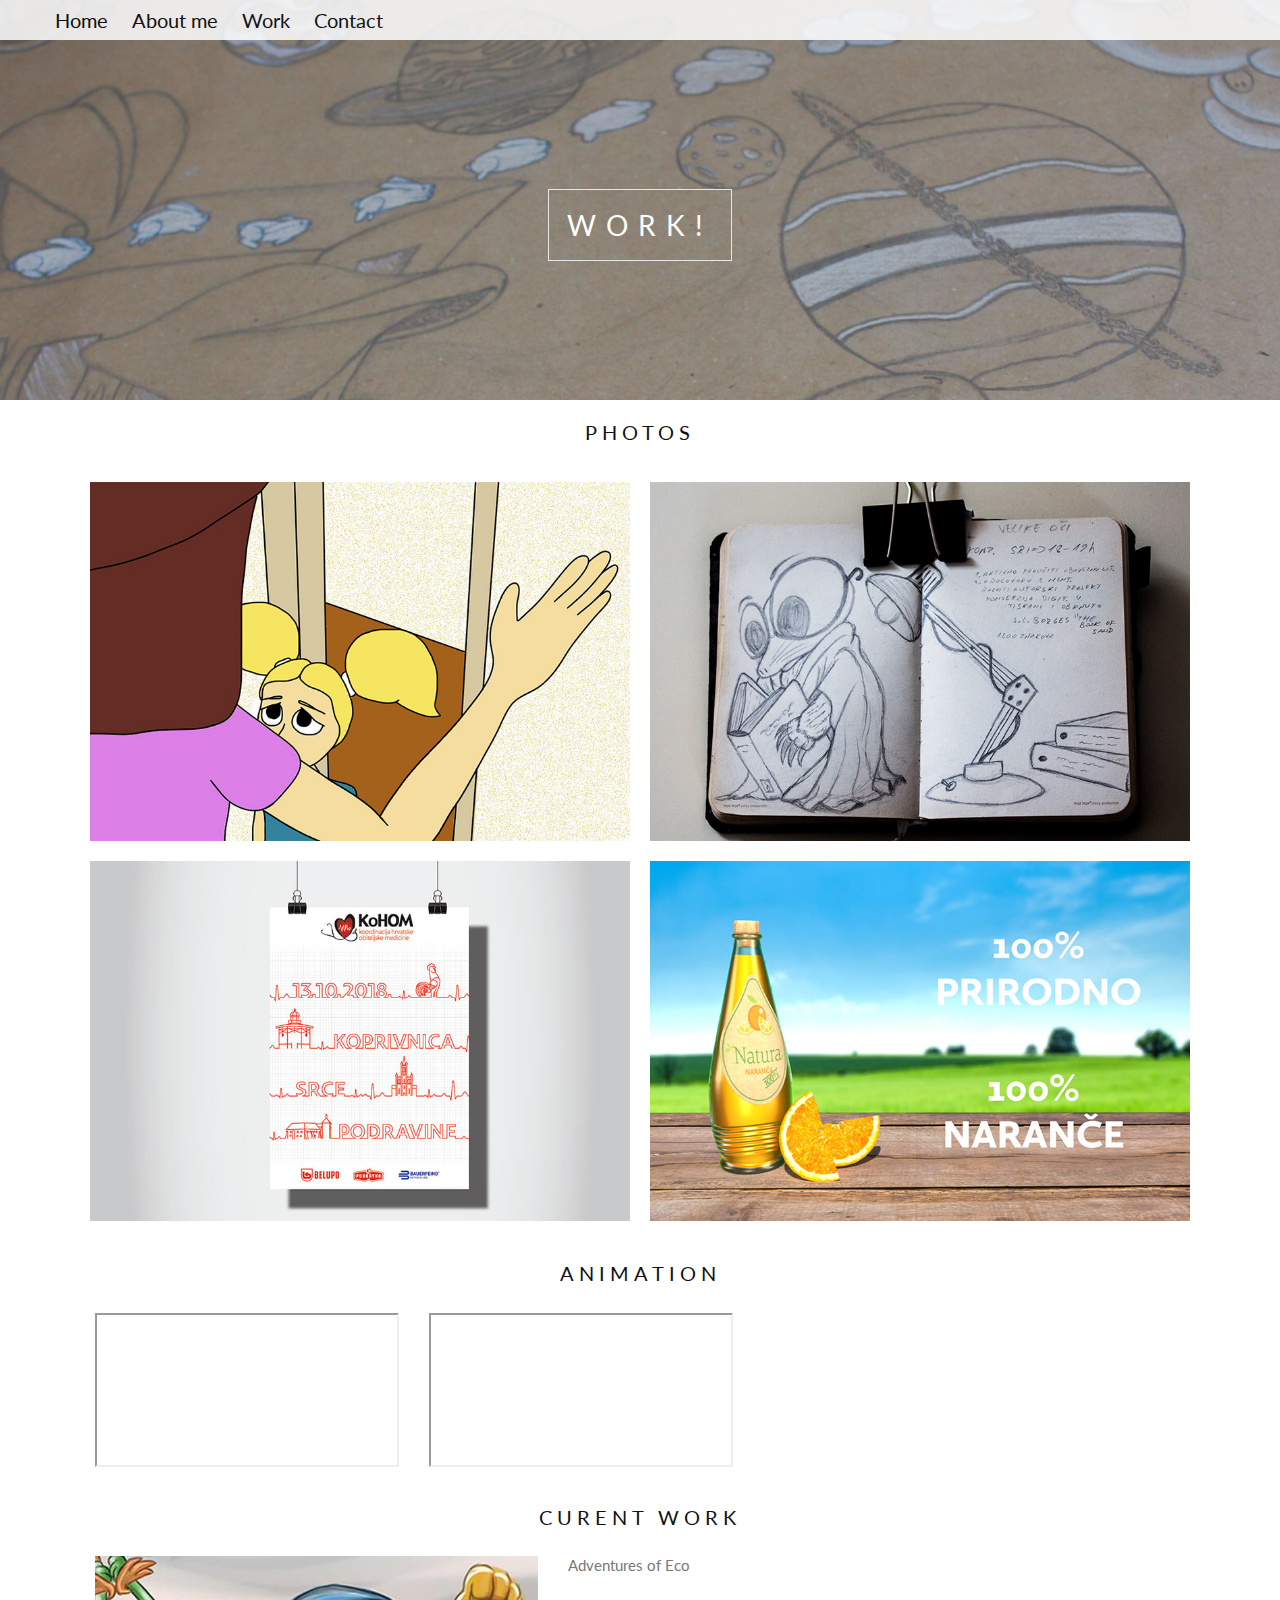
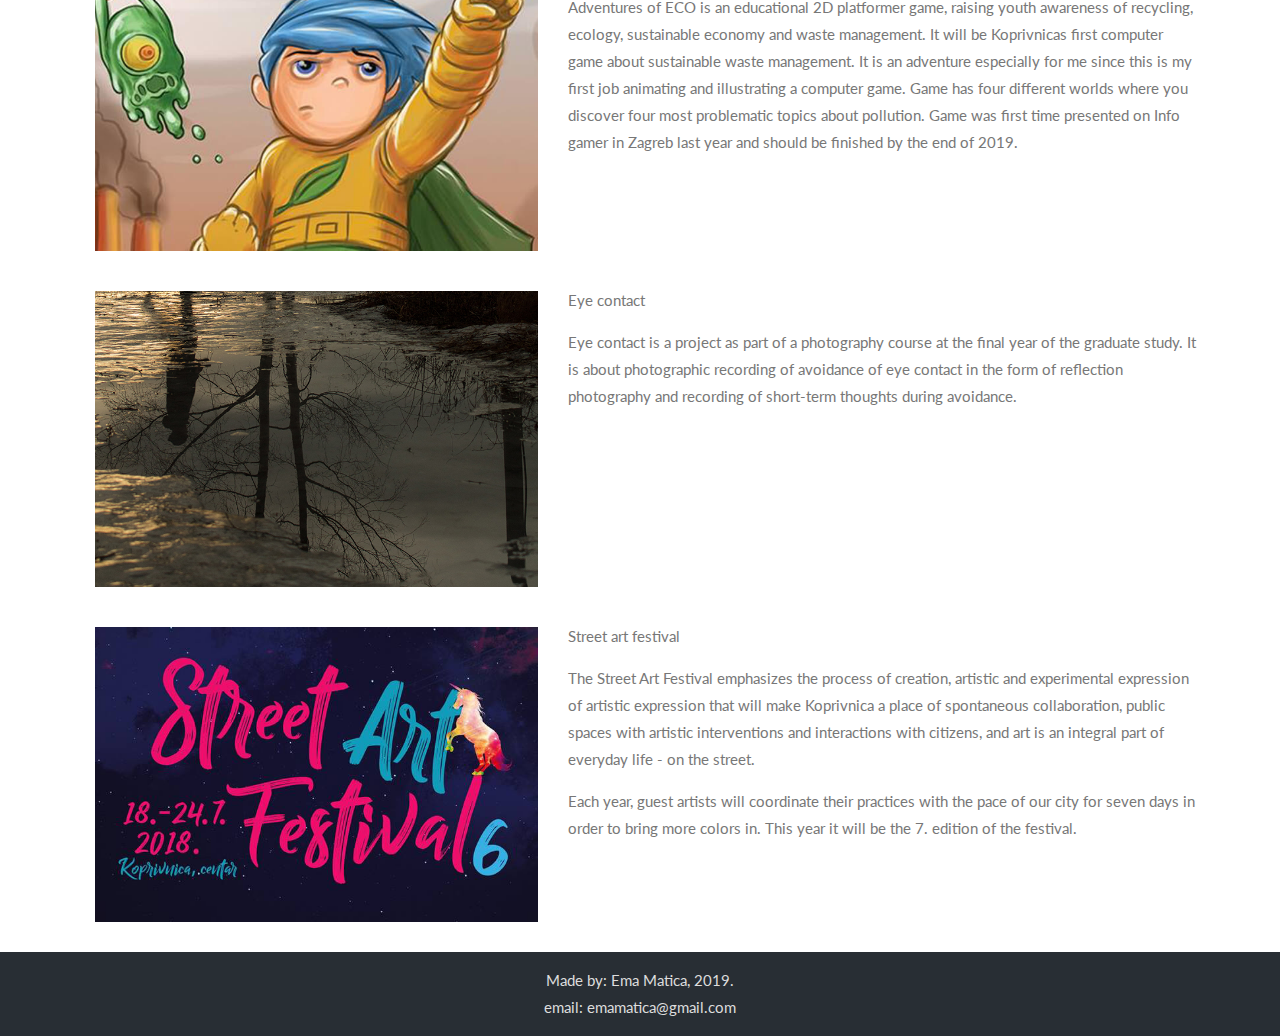
==== moji_radovi.html @ 645fc13d "Add files via upload" ====
<!DOCTYPE html>
<html lang="hr">
<head>
<meta charset="utf-8">
<meta name="viewport" content="width=device-width, initial-scale=1, shrink-to-fit=no">
<title>Moj portfolio</title>
<link rel="stylesheet" href="bootstrap/bootstrap.min.css">
<link href="https://fonts.googleapis.com/css?family=Lato|Roboto" rel="stylesheet">
<link rel="stylesheet" href="https://use.fontawesome.com/releases/v5.5.0/css/all.css">
<link rel="stylesheet" href="lightbox/css/lightbox.css">
<link rel="stylesheet" href="socicon/style.css">
<link rel="stylesheet" href="style.css">
</head>
<body>
			<!-- ************** Zaglavlje / početak ************** -->
			<div class="row navigacija">
					<div class="col">
						<div class="hamburger">
							<span class="fas fa-bars"></span>
						</div>
					<ul class="main-menu">
						<li><a href="index.html">Home</a></li>
						<li><a href="o_meni.html">About me</a></li>
						<li><a href="moji_radovi.html">Work</a></li>
						<li><a href="kontakt.html">Contact</a></li>
					</ul>
				</div>
			</div>

			<div class="bgimg-3">
				<div class="caption4">
						 <span class="border">WORK!</span>
								</div>
			</div>
			<!-- ************** Navigacija / kraj ************** -->

			<!-- ************** Galerija / početak ************** -->
			<div class="row galerija">
				<div class="col-12">
					<h3 style="text-align:center;padding:20px 80px;">PHOTOS</h3>
				</div>

				<!-- ************** Prva slika / početak ************** -->
				<div class="col-12 col-md-6 slika">
		 <div class="maska">
			 <p>
				 <a href="slike/slika7_velika.jpg" data-lightbox="galerija" class="naziv-rada">Insignitus</a>
			 </p>
		 </div>
		 <img src="slike/slika7_mala.jpg" class="img-fluid">
	 </div>

		<!-- ************** Prva slika / kraj ************** -->

		<!-- ************** Druga slika / početak ************** -->
			 <div class="col-12 col-md-6 slika">
		 <div class="maska">
			 <p>
				 <a href="slike/slika2_velika.jpg" data-lightbox="galerija" class="naziv-rada">30 Minuts</a>
			 </p>
		 </div>
		 <img src="slike/slika2_mala.jpg" class="img-fluid">
	 </div>
		<!-- ************** Druga slika / kraj ************** -->

		<!-- ************** Treća slika / početak ************** -->
		 <div class="col-12 col-md-6 slika">
		 <div class="maska">
			 <p>
				 <a href="slike/slika4_velika.jpg" data-lightbox="galerija" class="naziv-rada">Poster for the council of KoHOM</a>
			 </p>
		 </div>
		 <img src="slike/slika4_mala.jpg" class="img-fluid">
	 </div>
		<!-- ************** Treća slika / kraj ************** -->


		<!-- ************** Četvrta slika / početak ************** -->
		 <div class="col-12 col-md-6 slika">
		 <div class="maska">
			 <p>
				 <a href="slike/slika1_velika.jpg" data-lightbox="galerija" class="naziv-rada">Juice Natura</a>
			 </p>
		 </div>
		 <img src="slike/slika1_mala.jpg" class="img-fluid">
	 </div>

				<!-- ************** Četvrta slika / kraj ************** -->
			</div>
			<!-- ************** Galerija / kraj ************** -->

			<!-- ************** Galerija / početak ************** -->
			<div class="row galerija">
				<div class="col-12">
					<h3 style="text-align:center;padding:20px 80px;">animation</h3>
				</div>
				<div class="row">
					<!-- ************** Prvi video / početak ************** -->
					<div class="col-12 col-md-6">
					<iframe src="https://player.vimeo.com/video/191952949" width="100%"  webkitallowfullscreen mozallowfullscreen allowfullscreen></iframe>
					</div>
					<!-- ************** Prvi video / kraj ************** -->

					<!-- ************** Drugi video / početak ************** -->
					<div class="col-12 col-md-6">


							<iframe src="https://player.vimeo.com/video/312368799" width="100%" webkitallowfullscreen mozallowfullscreen allowfullscreen></iframe>


					</div>
					<!-- ************** Drugi video / kraj ************** -->
				</div>
			</div>
			<!-- ************** Galerija / kraj ************** -->


			<!-- ************** Članci / početak ************** -->

			<div class="row clanci">
				<div class="col-12">
					<h3 style="text-align:center;padding:20px 80px;">Curent work</h3>
				</div>
					<div class="row clanak">
						<div class="col-md-5">
							<img src="slike/eco2.jpg" class="img-fluid">
						</div>
						<div class="col-md-7">
							<h4>Adventures of Eco</h4>
							<p>Adventures of ECO is an educational 2D platformer game, raising youth awareness of recycling, ecology, sustainable economy and waste management. It will be Koprivnicas first  computer game about sustainable waste management. It is an adventure especially for me since this is my first job animating and illustrating a computer game. Game has four different worlds where you discover four most problematic topics about pollution. Game was first time presented on Info gamer in Zagreb last year and should be finished by the end of 2019.</p>
						</div>
					</div>
					<div class="row clanak mt-60">
						<div class="col-md-5">
							<img src="slike/eye2.jpg" class="img-fluid">
						</div>
						<div class="col-md-7">
							<h4>Eye contact</h4>
							<p>Eye contact is a project as part of a photography course at the final year of the graduate study. It is about photographic recording of avoidance of eye contact in the form of reflection photography and recording of short-term thoughts during avoidance.</p>

						</div>
					</div>
					<div class="row clanak mt-60">
						<div class="col-md-5">
							<img src="slike/saf2.jpg" class="img-fluid">
						</div>
						<div class="col-md-7">
							<h4>Street art festival</h4>
							<p>The Street Art Festival emphasizes the process of creation, artistic and experimental expression of artistic expression that will make Koprivnica a place of spontaneous collaboration, public spaces with artistic interventions and interactions with citizens, and art is an integral part of everyday life - on the street.</p>
							<p>Each year, guest artists will coordinate their practices with the pace of our city for seven days in order to bring more colors in. This year it will be the 7. edition of the festival.</p>
						</div>
					</div>
				</div>

			<!-- ************** Članci / kraj ************** -->



			<!-- ************** Footer / početak ************** -->
			<div style="position:relative;">
				<div class="footer">
				<p>Made by: Ema Matica, 2019. <br>
					 email: emamatica@gmail.com </p>
				</div>
			</div>
			<!-- ************** Footer / kraj ************** -->
		</div>
		<script src="bootstrap/jquery.min.js"></script>
		<script src="bootstrap/popper.min.js"></script>
		<script src="bootstrap/bootstrap.min.js"></script>
		<script src="lightbox/js/lightbox.js"></script>
		<script>
			$('.hamburger').click(function(){
				$('.main-menu').slideToggle();
			});
		</script>
	</body>
</html>
---- socicon/style.css ----
@font-face {
  font-family: 'Socicon';
  src:  url('fonts/Socicon.eot?jxsw4b');
  src:  url('fonts/Socicon.eot?jxsw4b#iefix') format('embedded-opentype'),
    url('fonts/Socicon.woff2?jxsw4b') format('woff2'),
    url('fonts/Socicon.ttf?jxsw4b') format('truetype'),
    url('fonts/Socicon.woff?jxsw4b') format('woff'),
    url('fonts/Socicon.svg?jxsw4b#Socicon') format('svg');
  font-weight: normal;
  font-style: normal;
}

[class^="socicon-"], [class*=" socicon-"] {
  /* use !important to prevent issues with browser extensions that change fonts */
  font-family: 'Socicon' !important;
  speak: none;
  font-style: normal;
  font-weight: normal;
  font-variant: normal;
  text-transform: none;
  line-height: 1;

  /* Better Font Rendering =========== */
  -webkit-font-smoothing: antialiased;
  -moz-osx-font-smoothing: grayscale;
}

.socicon-hackernews:before {
  content: "\e946";
}
.socicon-smashwords:before {
  content: "\e947";
}
.socicon-kobo:before {
  content: "\e948";
}
.socicon-bookbub:before {
  content: "\e949";
}
.socicon-mailru:before {
  content: "\e94a";
}
.socicon-gitlab:before {
  content: "\e945";
}
.socicon-instructables:before {
  content: "\e944";
}
.socicon-portfolio:before {
  content: "\e943";
}
.socicon-codered:before {
  content: "\e940";
}
.socicon-origin:before {
  content: "\e941";
}
.socicon-nextdoor:before {
  content: "\e942";
}
.socicon-udemy:before {
  content: "\e93f";
}
.socicon-livemaster:before {
  content: "\e93e";
}
.socicon-crunchbase:before {
  content: "\e93b";
}
.socicon-homefy:before {
  content: "\e93c";
}
.socicon-calendly:before {
  content: "\e93d";
}
.socicon-realtor:before {
  content: "\e90f";
}
.socicon-tidal:before {
  content: "\e910";
}
.socicon-qobuz:before {
  content: "\e911";
}
.socicon-natgeo:before {
  content: "\e912";
}
.socicon-mastodon:before {
  content: "\e913";
}
.socicon-unsplash:before {
  content: "\e914";
}
.socicon-homeadvisor:before {
  content: "\e915";
}
.socicon-angieslist:before {
  content: "\e916";
}
.socicon-codepen:before {
  content: "\e917";
}
.socicon-slack:before {
  content: "\e918";
}
.socicon-openaigym:before {
  content: "\e919";
}
.socicon-logmein:before {
  content: "\e91a";
}
.socicon-fiverr:before {
  content: "\e91b";
}
.socicon-gotomeeting:before {
  content: "\e91c";
}
.socicon-aliexpress:before {
  content: "\e91d";
}
.socicon-guru:before {
  content: "\e91e";
}
.socicon-appstore:before {
  content: "\e91f";
}
.socicon-homes:before {
  content: "\e920";
}
.socicon-zoom:before {
  content: "\e921";
}
.socicon-alibaba:before {
  content: "\e922";
}
.socicon-craigslist:before {
  content: "\e923";
}
.socicon-wix:before {
  content: "\e924";
}
.socicon-redfin:before {
  content: "\e925";
}
.socicon-googlecalendar:before {
  content: "\e926";
}
.socicon-shopify:before {
  content: "\e927";
}
.socicon-freelancer:before {
  content: "\e928";
}
.socicon-seedrs:before {
  content: "\e929";
}
.socicon-bing:before {
  content: "\e92a";
}
.socicon-doodle:before {
  content: "\e92b";
}
.socicon-bonanza:before {
  content: "\e92c";
}
.socicon-squarespace:before {
  content: "\e92d";
}
.socicon-toptal:before {
  content: "\e92e";
}
.socicon-gust:before {
  content: "\e92f";
}
.socicon-ask:before {
  content: "\e930";
}
.socicon-trulia:before {
  content: "\e931";
}
.socicon-loomly:before {
  content: "\e932";
}
.socicon-ghost:before {
  content: "\e933";
}
.socicon-upwork:before {
  content: "\e934";
}
.socicon-fundable:before {
  content: "\e935";
}
.socicon-booking:before {
  content: "\e936";
}
.socicon-googlemaps:before {
  content: "\e937";
}
.socicon-zillow:before {
  content: "\e938";
}
.socicon-niconico:before {
  content: "\e939";
}
.socicon-toneden:before {
  content: "\e93a";
}
.socicon-augment:before {
  content: "\e908";
}
.socicon-bitbucket:before {
  content: "\e909";
}
.socicon-fyuse:before {
  content: "\e90a";
}
.socicon-yt-gaming:before {
  content: "\e90b";
}
.socicon-sketchfab:before {
  content: "\e90c";
}
.socicon-mobcrush:before {
  content: "\e90d";
}
.socicon-microsoft:before {
  content: "\e90e";
}
.socicon-pandora:before {
  content: "\e907";
}
.socicon-messenger:before {
  content: "\e906";
}
.socicon-gamewisp:before {
  content: "\e905";
}
.socicon-bloglovin:before {
  content: "\e904";
}
.socicon-tunein:before {
  content: "\e903";
}
.socicon-gamejolt:before {
  content: "\e901";
}
.socicon-trello:before {
  content: "\e902";
}
.socicon-spreadshirt:before {
  content: "\e900";
}
.socicon-500px:before {
  content: "\e000";
}
.socicon-8tracks:before {
  content: "\e001";
}
.socicon-airbnb:before {
  content: "\e002";
}
.socicon-alliance:before {
  content: "\e003";
}
.socicon-amazon:before {
  content: "\e004";
}
.socicon-amplement:before {
  content: "\e005";
}
.socicon-android:before {
  content: "\e006";
}
.socicon-angellist:before {
  content: "\e007";
}
.socicon-apple:before {
  content: "\e008";
}
.socicon-appnet:before {
  content: "\e009";
}
.socicon-baidu:before {
  content: "\e00a";
}
.socicon-bandcamp:before {
  content: "\e00b";
}
.socicon-battlenet:before {
  content: "\e00c";
}
.socicon-mixer:before {
  content: "\e00d";
}
.socicon-bebee:before {
  content: "\e00e";
}
.socicon-bebo:before {
  content: "\e00f";
}
.socicon-behance:before {
  content: "\e010";
}
.socicon-blizzard:before {
  content: "\e011";
}
.socicon-blogger:before {
  content: "\e012";
}
.socicon-buffer:before {
  content: "\e013";
}
.socicon-chrome:before {
  content: "\e014";
}
.socicon-coderwall:before {
  content: "\e015";
}
.socicon-curse:before {
  content: "\e016";
}
.socicon-dailymotion:before {
  content: "\e017";
}
.socicon-deezer:before {
  content: "\e018";
}
.socicon-delicious:before {
  content: "\e019";
}
.socicon-deviantart:before {
  content: "\e01a";
}
.socicon-diablo:before {
  content: "\e01b";
}
.socicon-digg:before {
  content: "\e01c";
}
.socicon-discord:before {
  content: "\e01d";
}
.socicon-disqus:before {
  content: "\e01e";
}
.socicon-douban:before {
  content: "\e01f";
}
.socicon-draugiem:before {
  content: "\e020";
}
.socicon-dribbble:before {
  content: "\e021";
}
.socicon-drupal:before {
  content: "\e022";
}
.socicon-ebay:before {
  content: "\e023";
}
.socicon-ello:before {
  content: "\e024";
}
.socicon-endomodo:before {
  content: "\e025";
}
.socicon-envato:before {
  content: "\e026";
}
.socicon-etsy:before {
  content: "\e027";
}
.socicon-facebook:before {
  content: "\e028";
}
.socicon-feedburner:before {
  content: "\e029";
}
.socicon-filmweb:before {
  content: "\e02a";
}
.socicon-firefox:before {
  content: "\e02b";
}
.socicon-flattr:before {
  content: "\e02c";
}
.socicon-flickr:before {
  content: "\e02d";
}
.socicon-formulr:before {
  content: "\e02e";
}
.socicon-forrst:before {
  content: "\e02f";
}
.socicon-foursquare:before {
  content: "\e030";
}
.socicon-friendfeed:before {
  content: "\e031";
}
.socicon-github:before {
  content: "\e032";
}
.socicon-goodreads:before {
  content: "\e033";
}
.socicon-google:before {
  content: "\e034";
}
.socicon-googlescholar:before {
  content: "\e035";
}
.socicon-googlegroups:before {
  content: "\e036";
}
.socicon-googlephotos:before {
  content: "\e037";
}
.socicon-googleplus:before {
  content: "\e038";
}
.socicon-grooveshark:before {
  content: "\e039";
}
.socicon-hackerrank:before {
  content: "\e03a";
}
.socicon-hearthstone:before {
  content: "\e03b";
}
.socicon-hellocoton:before {
  content: "\e03c";
}
.socicon-heroes:before {
  content: "\e03d";
}
.socicon-smashcast:before {
  content: "\e03e";
}
.socicon-horde:before {
  content: "\e03f";
}
.socicon-houzz:before {
  content: "\e040";
}
.socicon-icq:before {
  content: "\e041";
}
.socicon-identica:before {
  content: "\e042";
}
.socicon-imdb:before {
  content: "\e043";
}
.socicon-instagram:before {
  content: "\e044";
}
.socicon-issuu:before {
  content: "\e045";
}
.socicon-istock:before {
  content: "\e046";
}
.socicon-itunes:before {
  content: "\e047";
}
.socicon-keybase:before {
  content: "\e048";
}
.socicon-lanyrd:before {
  content: "\e049";
}
.socicon-lastfm:before {
  content: "\e04a";
}
.socicon-line:before {
  content: "\e04b";
}
.socicon-linkedin:before {
  content: "\e04c";
}
.socicon-livejournal:before {
  content: "\e04d";
}
.socicon-lyft:before {
  content: "\e04e";
}
.socicon-macos:before {
  content: "\e04f";
}
.socicon-mail:before {
  content: "\e050";
}
.socicon-medium:before {
  content: "\e051";
}
.socicon-meetup:before {
  content: "\e052";
}
.socicon-mixcloud:before {
  content: "\e053";
}
.socicon-modelmayhem:before {
  content: "\e054";
}
.socicon-mumble:before {
  content: "\e055";
}
.socicon-myspace:before {
  content: "\e056";
}
.socicon-newsvine:before {
  content: "\e057";
}
.socicon-nintendo:before {
  content: "\e058";
}
.socicon-npm:before {
  content: "\e059";
}
.socicon-odnoklassniki:before {
  content: "\e05a";
}
.socicon-openid:before {
  content: "\e05b";
}
.socicon-opera:before {
  content: "\e05c";
}
.socicon-outlook:before {
  content: "\e05d";
}
.socicon-overwatch:before {
  content: "\e05e";
}
.socicon-patreon:before {
  content: "\e05f";
}
.socicon-paypal:before {
  content: "\e060";
}
.socicon-periscope:before {
  content: "\e061";
}
.socicon-persona:before {
  content: "\e062";
}
.socicon-pinterest:before {
  content: "\e063";
}
.socicon-play:before {
  content: "\e064";
}
.socicon-player:before {
  content: "\e065";
}
.socicon-playstation:before {
  content: "\e066";
}
.socicon-pocket:before {
  content: "\e067";
}
.socicon-qq:before {
  content: "\e068";
}
.socicon-quora:before {
  content: "\e069";
}
.socicon-raidcall:before {
  content: "\e06a";
}
.socicon-ravelry:before {
  content: "\e06b";
}
.socicon-reddit:before {
  content: "\e06c";
}
.socicon-renren:before {
  content: "\e06d";
}
.socicon-researchgate:before {
  content: "\e06e";
}
.socicon-residentadvisor:before {
  content: "\e06f";
}
.socicon-reverbnation:before {
  content: "\e070";
}
.socicon-rss:before {
  content: "\e071";
}
.socicon-sharethis:before {
  content: "\e072";
}
.socicon-skype:before {
  content: "\e073";
}
.socicon-slideshare:before {
  content: "\e074";
}
.socicon-smugmug:before {
  content: "\e075";
}
.socicon-snapchat:before {
  content: "\e076";
}
.socicon-songkick:before {
  content: "\e077";
}
.socicon-soundcloud:before {
  content: "\e078";
}
.socicon-spotify:before {
  content: "\e079";
}
.socicon-stackexchange:before {
  content: "\e07a";
}
.socicon-stackoverflow:before {
  content: "\e07b";
}
.socicon-starcraft:before {
  content: "\e07c";
}
.socicon-stayfriends:before {
  content: "\e07d";
}
.socicon-steam:before {
  content: "\e07e";
}
.socicon-storehouse:before {
  content: "\e07f";
}
.socicon-strava:before {
  content: "\e080";
}
.socicon-streamjar:before {
  content: "\e081";
}
.socicon-stumbleupon:before {
  content: "\e082";
}
.socicon-swarm:before {
  content: "\e083";
}
.socicon-teamspeak:before {
  content: "\e084";
}
.socicon-teamviewer:before {
  content: "\e085";
}
.socicon-technorati:before {
  content: "\e086";
}
.socicon-telegram:before {
  content: "\e087";
}
.socicon-tripadvisor:before {
  content: "\e088";
}
.socicon-tripit:before {
  content: "\e089";
}
.socicon-triplej:before {
  content: "\e08a";
}
.socicon-tumblr:before {
  content: "\e08b";
}
.socicon-twitch:before {
  content: "\e08c";
}
.socicon-twitter:before {
  content: "\e08d";
}
.socicon-uber:before {
  content: "\e08e";
}
.socicon-ventrilo:before {
  content: "\e08f";
}
.socicon-viadeo:before {
  content: "\e090";
}
.socicon-viber:before {
  content: "\e091";
}
.socicon-viewbug:before {
  content: "\e092";
}
.socicon-vimeo:before {
  content: "\e093";
}
.socicon-vine:before {
  content: "\e094";
}
.socicon-vkontakte:before {
  content: "\e095";
}
.socicon-warcraft:before {
  content: "\e096";
}
.socicon-wechat:before {
  content: "\e097";
}
.socicon-weibo:before {
  content: "\e098";
}
.socicon-whatsapp:before {
  content: "\e099";
}
.socicon-wikipedia:before {
  content: "\e09a";
}
.socicon-windows:before {
  content: "\e09b";
}
.socicon-wordpress:before {
  content: "\e09c";
}
.socicon-wykop:before {
  content: "\e09d";
}
.socicon-xbox:before {
  content: "\e09e";
}
.socicon-xing:before {
  content: "\e09f";
}
.socicon-yahoo:before {
  content: "\e0a0";
}
.socicon-yammer:before {
  content: "\e0a1";
}
.socicon-yandex:before {
  content: "\e0a2";
}
.socicon-yelp:before {
  content: "\e0a3";
}
.socicon-younow:before {
  content: "\e0a4";
}
.socicon-youtube:before {
  content: "\e0a5";
}
.socicon-zapier:before {
  content: "\e0a6";
}
.socicon-zerply:before {
  content: "\e0a7";
}
.socicon-zomato:before {
  content: "\e0a8";
}
.socicon-zynga:before {
  content: "\e0a9";
}
---- style.css ----
body, html {
  height: 100%;
  margin: 0;
  font: 400 15px/1.8 "Lato", sans-serif;
  color: #777;
}
.row{
  margin-left: 0px;

}
.navigacija {
	height: 40px;
	position: fixed;
  background-color: #fff;
  opacity: 0.85;
  width: 100%;
  z-index: 99999;
}

.navigacija li {
	display: inline;
	margin-right: 20px;
	list-style-type: none;
}
.navigacija li a {
	line-height: 40px;
	color: #000;


	text-decoration: none;
	font-size: 15pt;
}
.navigacija .hamburger {
	text-align: right;
	font-size: 15pt;
	line-height: 70px;
	padding-right: 40px;
	display: none;
}
.navigacija .main-menu {
	margin-bottom: 0;
}
.navigacija .main-menu li:hover {
	background-color: #000;
}
.navigacija .main-menu li a:hover {
	color: #fff;
}
@media screen and (max-width:760px) {
	.navigacija .hamburger {
		display: block;
	}
	.navigacija .main-menu li {
		border-top: 1px solid black;
		display: block;
		background-color: #F1C40F;
	}
	.navigacija {
		height: auto;
	}
	.main-menu {
		display: none;
	}
}
@media screen and (min-width:761px) {
	.main-menu {
		display: block !important;
	}
}

.bgimg-1, .bgimg-2, .bgimg-3, .bgimg-4 {
  position: relative;
  opacity: 0.8;
  background-attachment: fixed;
  background-position: center;
  background-repeat: no-repeat;
  background-size: cover;
}
.bgimg-1 {
  background-image: url("slike/naslovna2.jpg");
  min-height: 100%;
}
.bgimg-2 {
  background-image: url("slike/naslovna1.jpg");
  min-height: 400px;
}
.bgimg-3 {
  background-image: url("slike/naslovna3.jpg");
  min-height: 400px;
}
.bgimg-4 {
  background-image: url("slike/naslovna31.jpg");
  min-height: 200px;
}

.caption {
  position: absolute;
  left: 0;
  top: 70%;
  width: 100%;
  text-align: center;
  color: #000;
}
.caption2 {
  position: absolute;
  left: 0;
  top: 80%;
  width: 100%;
  text-align: center;
  color: #000;
  padding-top: 20px;
}
.caption3 {
  position: absolute;
  left: 0;
  top: 20%;
  width: 100%;
  text-align: center;
  color: #000;
}
.caption4 {
  position: absolute;
  left: 0;
  top: 50%;
  width: 100%;
  text-align: center;
  color: #000;
}

.caption  span.border {
  color: #fff;
  padding: 18px;
  font-size: 28px;
  letter-spacing: 10px;
}
.caption2  span.border {
  color: #fff;
  padding: 18px;
  font-size: 28px;
  letter-spacing: 10px;
}
.caption3  a.border {
  color: #fff;
  padding: 18px;
  font-size: 28px;
  letter-spacing: 10px;
  text-decoration: none;
}
.caption4  span.border {
  color: #fff;
  padding: 18px;
  font-size: 28px;
  letter-spacing: 10px;
  text-decoration: none;
}


h3 {
  letter-spacing: 5px;
  text-transform: uppercase;
  font: 20px "Lato", sans-serif;
  color: #111;
}
h2{
  letter-spacing: 5px;
  text-transform: uppercase;
  font: 20px "Lato", sans-serif;
  color: #fff;
}
h4{
  font: 15px "Lato", sans-serif;
  color: #777;
}

.slider .col {
	padding-left: 0px;
	padding-right: 0px;
	margin-bottom: 40px;
}

.slider p {
	font: 400 15px/1.8 "Lato", sans-serif;
}
.slider .carousel-caption {
	background-color: rgba(0,0,0,0.4);
	border: 10px;
}

.galerija{
  margin-left: 80px;
  margin-right: 80px;
  margin-bottom: 10px;
}
.galerija .slika .maska {
	background-color: #000;
	position: absolute;
	top: 10px;
	right: 10px;
	left: 10px;
	bottom: 10px;
	opacity: 0;
	transition: 1s ease;
  padding-left: 80px;


}
.galerija .slika:hover .maska {
	opacity: 0.7;
}
.galerija .slika .maska p {
	color: #fff;
	position: absolute;
	left: 50%;
	top: 50%;
	transform: translate(-50%,-50%);
}
.galerija .slika {
	padding: 10px 10px;
}
.galerija .maska a {
  color: #fff;
  text-decoration: none;
  display: block;
  text-align: center;
}
.galerija .maska .naziv-rada {
	font-size: 18pt;
	text-transform: uppercase;
}
.galerija .maska .kategorija {
	font-size: 14pt;
}

.clanci{
  margin-left: 80px;
  margin-right: 80px;
  margin-bottom: 30px;
}
.clanci h1 {
	text-transform: uppercase;
	font-size: 24pt;
	text-align: center;
	padding-top: 60px;
	padding-bottom: 40px;
}
.clanci .mt-60 {
	margin-top: 40px;
}
.clanak h4 {

	margin-bottom: 20px;
}
@media screen and (max-width:767px) {
	.clanak h4 {
		margin-top: 20px;
	}
}
@media screen and (max-width:575px) {
	.clanak h4 {
		margin-top: 20px;
		text-align: center;
	}
	.clanak p {
		margin-left: 20px;
 	  margin-left: 20px;
	}
}

.footer{
  color: #ddd;
  background-color: #282E34;
  text-align: center;
  padding-top: 15px;
  padding-bottom: 15px;
}
.footer p{
  margin: 0;
}

.kontakt {
	padding: 40px 80px;
}
.kontakt h1 {
	font-size: 24pt;
	font-family: 'Lato', cursive;
	padding-bottom: 30px;
}
.kontakt input[type=text],
.kontakt input[type=email],
.kontakt textarea {
	border: 0;
	border-radius: 0;
  background-color: #ddd;
}
.kontakt input {
	height: 50px;
}
.kontakt button[type=submit] {
	background-color: #000;
	border: 0;
	border-radius: 0;
	width: 200px;
	height: 50px;
}
@media screen and (max-width:575px) {
	.kontakt button[type=submit] {
		width: 100%;
	}
}
.kontakt ::placeholder {
	font-size: 14pt;
	font-family: 'Lato', cursive;
}


.social-profile {
	height: 150px;
}
.social-profile.svijetlo-siva {
	background-color: #F0F0F0;
}
.social-profile.svijetlo-bjela {
	background-color: #fff;
}
}
@media screen and (max-width:767px) {
	.social-profile:nth-child(odd) {
		background-color: #F0F0F0;
	}
	.social-profile:nth-child(even) {
		background-color: #E0E0E0;
	}
}
.social-profile p {
	position: absolute;
	top: 50%;
	left: 50%;
	transform: translate(-50%, -50%);
	text-transform: uppercase;
	text-align: center;
	font-size: 32pt;
}
.social-profile p a {
	color: #282E34;
	text-decoration: none;
}

  .o-meni{
    margin-top: 30px;
    margin-left: 80px;
    margin-right: 80px;
    margin-bottom: 30px;
  }

  .o-meni h3{
    padding-bottom: 30px;
  }
  .vjestina {
  	height: 150px;
  }
  .vjestina.svijetlo-siva {
  	background-color: #F0F0F0;
  }
  .vjestina.tamno-siva {
    background-color: #fff;
  }
  @media screen and (max-width:767px) {
  	.vjestina:nth-child(odd) {
  		background-color: #F0F0F0;
  	}
  	.vjestina:nth-child(even) {
  		background-color: #E0E0E0;

  	}
  	.o-meni p:nth-child(1) {
  		margin-top: 40px;
  	}
  }
  .vjestina p {
  	position: absolute;
  	top: 50%;
  	left: 50%;
  	transform: translate(-50%, -50%);
  	text-transform: uppercase;
  	text-align: center;
  	font-size: 14pt;
    color: #000;
  }

/* Turn off parallax scrolling for tablets and phones */
@media only screen and (max-device-width: 1024px) {
  .bgimg-1, .bgimg-2, .bgimg-3 {
    background-attachment: scroll;
  }
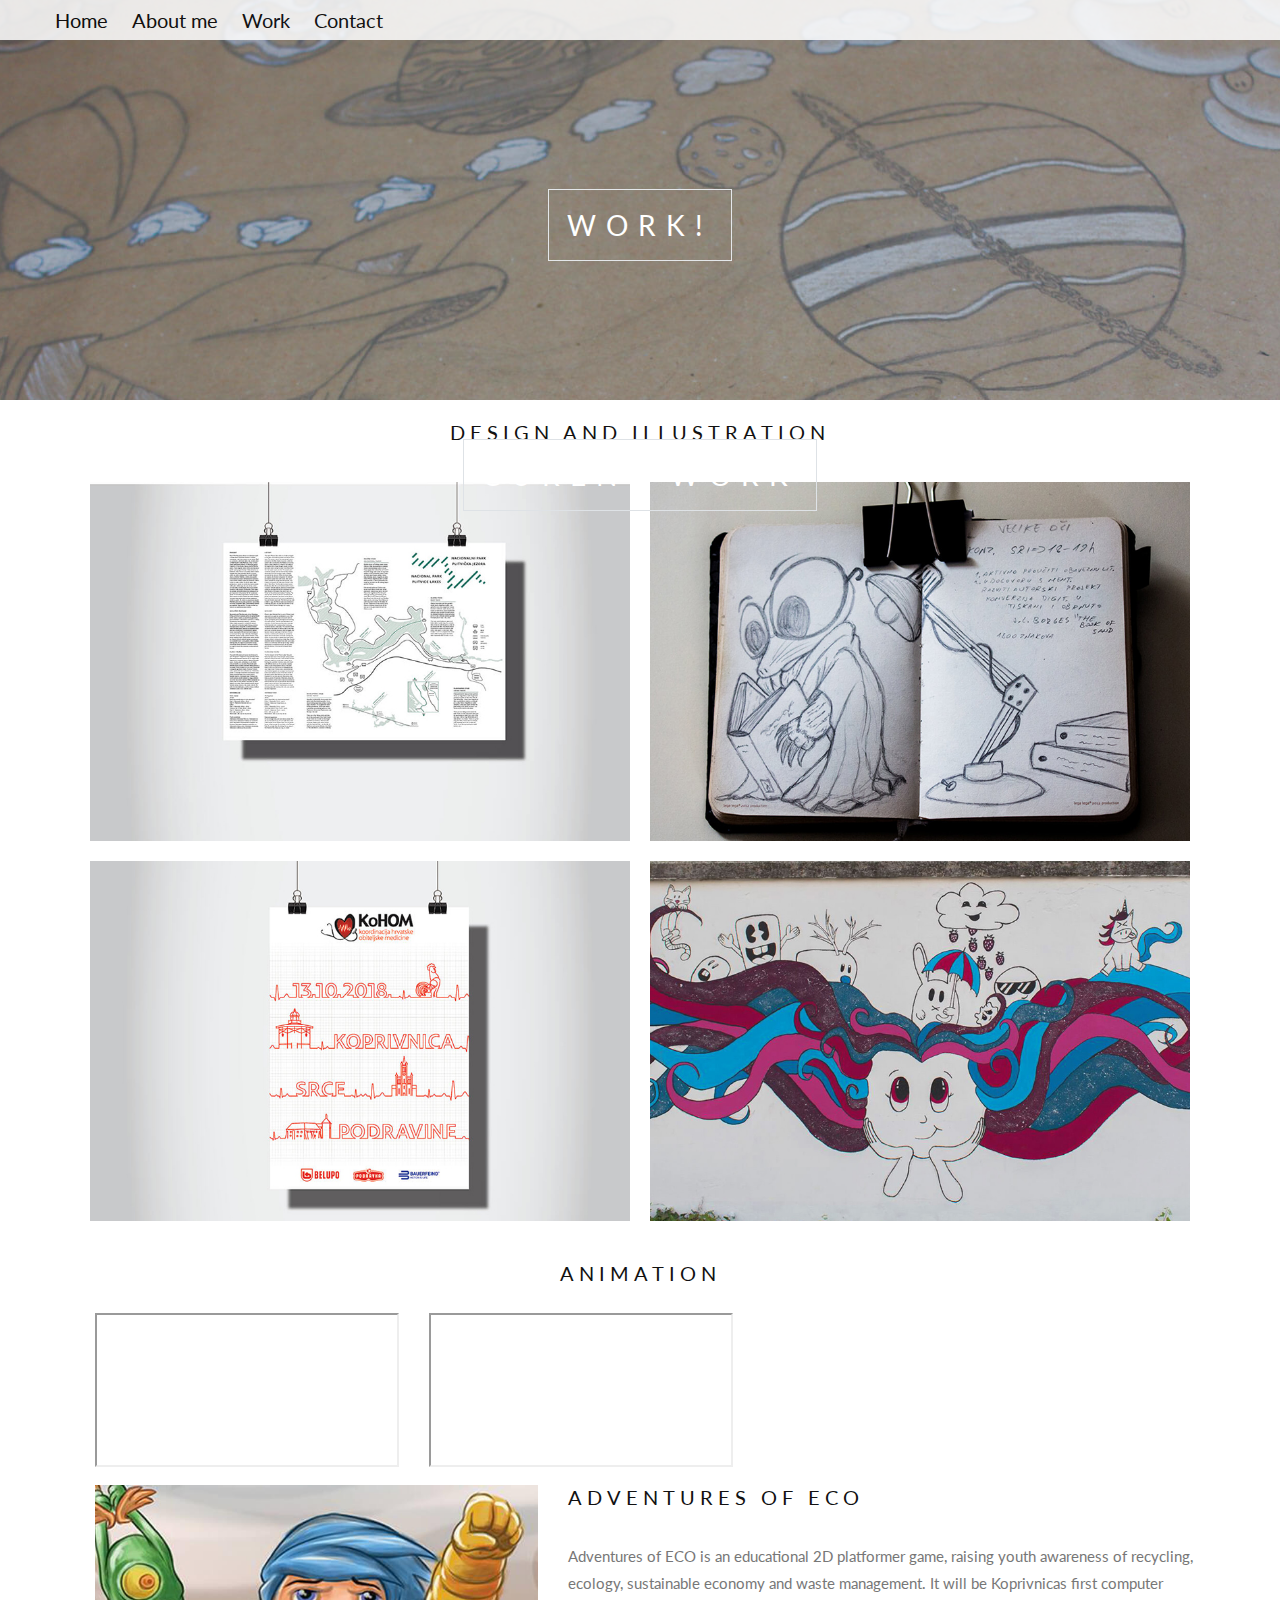
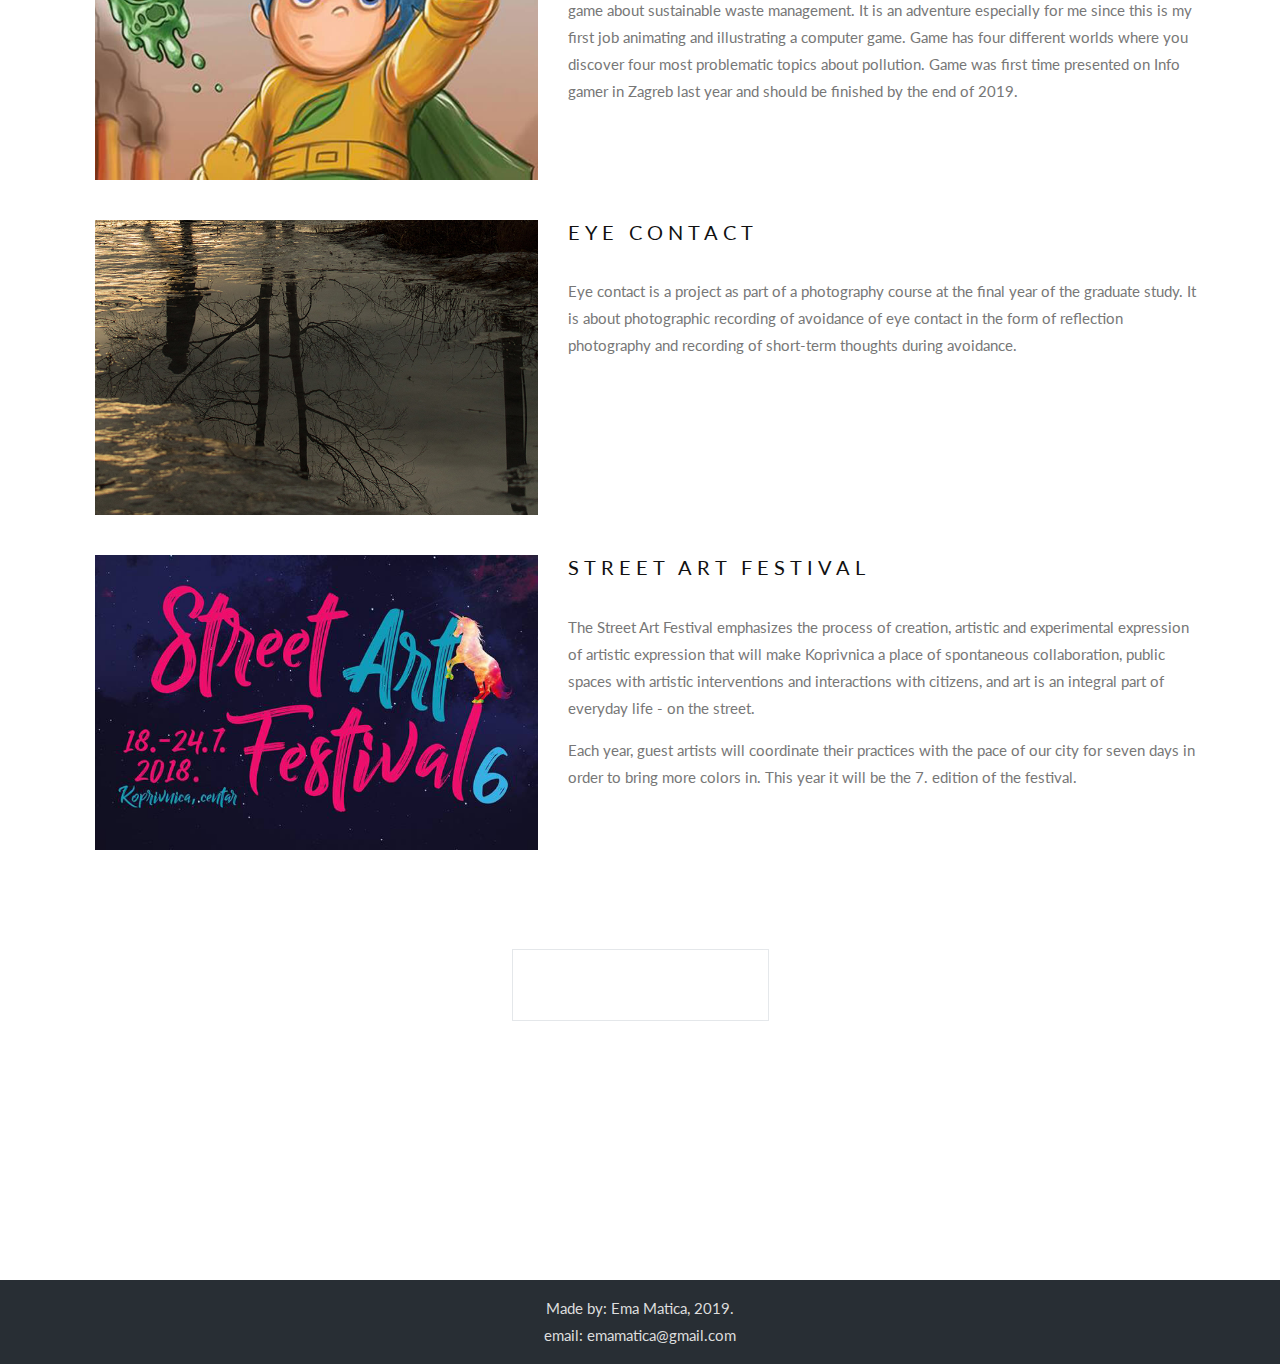
==== commit 87376069: "Update moji_radovi.html" ====
--- a/moji_radovi.html
+++ b/moji_radovi.html
@@ -37,18 +37,18 @@
 			<!-- ************** Galerija / početak ************** -->
 			<div class="row galerija">
 				<div class="col-12">
-					<h3 style="text-align:center;padding:20px 80px;">PHOTOS</h3>
+					<h3 style="text-align:center;padding:20px 80px;">DESIGN AND ILLUSTRATION</h3>
 				</div>
 
 				<!-- ************** Prva slika / početak ************** -->
 				<div class="col-12 col-md-6 slika">
-		 <div class="maska">
-			 <p>
-				 <a href="slike/slika7_velika.jpg" data-lightbox="galerija" class="naziv-rada">Insignitus</a>
-			 </p>
-		 </div>
-		 <img src="slike/slika7_mala.jpg" class="img-fluid">
-	 </div>
+					<div class="maska">
+						<p>
+							<a href="slike/slika6_velika.jpg" data-lightbox="galerija" class="naziv-rada">Info poster National Park Plitvice Lakes</a>
+						</p>
+					</div>
+					<img src="slike/slika6_mala.jpg" class="img-fluid">
+				</div>
 
 		<!-- ************** Prva slika / kraj ************** -->
 
@@ -76,14 +76,14 @@
 
 
 		<!-- ************** Četvrta slika / početak ************** -->
-		 <div class="col-12 col-md-6 slika">
-		 <div class="maska">
-			 <p>
-				 <a href="slike/slika1_velika.jpg" data-lightbox="galerija" class="naziv-rada">Juice Natura</a>
-			 </p>
-		 </div>
-		 <img src="slike/slika1_mala.jpg" class="img-fluid">
-	 </div>
+			<div class="col-12 col-md-6 slika">
+			<div class="maska">
+				<p>
+					<a href="slike/slika3_velika.jpg" data-lightbox="galerija" class="naziv-rada">Mural</a>
+				</p>
+			</div>
+			<img src="slike/slika3_mala.jpg" class="img-fluid">
+			</div>
 
 				<!-- ************** Četvrta slika / kraj ************** -->
 			</div>
@@ -114,19 +114,23 @@
 			</div>
 			<!-- ************** Galerija / kraj ************** -->
 
+			<div class="bgimg-5">
+				<div class="caption4">
+				<span class="border">CURENT WORK</span>
+				</div>
+			</div>
 
 			<!-- ************** Članci / početak ************** -->
 
 			<div class="row clanci">
-				<div class="col-12">
-					<h3 style="text-align:center;padding:20px 80px;">Curent work</h3>
-				</div>
+
 					<div class="row clanak">
 						<div class="col-md-5">
 							<img src="slike/eco2.jpg" class="img-fluid">
 						</div>
 						<div class="col-md-7">
-							<h4>Adventures of Eco</h4>
+							<h3>Adventures of Eco</h3>
+							<br>
 							<p>Adventures of ECO is an educational 2D platformer game, raising youth awareness of recycling, ecology, sustainable economy and waste management. It will be Koprivnicas first  computer game about sustainable waste management. It is an adventure especially for me since this is my first job animating and illustrating a computer game. Game has four different worlds where you discover four most problematic topics about pollution. Game was first time presented on Info gamer in Zagreb last year and should be finished by the end of 2019.</p>
 						</div>
 					</div>
@@ -135,7 +139,8 @@
 							<img src="slike/eye2.jpg" class="img-fluid">
 						</div>
 						<div class="col-md-7">
-							<h4>Eye contact</h4>
+							<h3>Eye contact</h3>
+							<br>
 							<p>Eye contact is a project as part of a photography course at the final year of the graduate study. It is about photographic recording of avoidance of eye contact in the form of reflection photography and recording of short-term thoughts during avoidance.</p>
 
 						</div>
@@ -145,7 +150,8 @@
 							<img src="slike/saf2.jpg" class="img-fluid">
 						</div>
 						<div class="col-md-7">
-							<h4>Street art festival</h4>
+							<h3>Street art festival</h3>
+							<br>
 							<p>The Street Art Festival emphasizes the process of creation, artistic and experimental expression of artistic expression that will make Koprivnica a place of spontaneous collaboration, public spaces with artistic interventions and interactions with citizens, and art is an integral part of everyday life - on the street.</p>
 							<p>Each year, guest artists will coordinate their practices with the pace of our city for seven days in order to bring more colors in. This year it will be the 7. edition of the festival.</p>
 						</div>
@@ -154,6 +160,11 @@
 
 			<!-- ************** Članci / kraj ************** -->
 
+			<div class="bgimg-3">
+			  <div class="caption3">
+			  <a class="border" href="kontakt.html">CONTACT!</a>
+			  </div>
+			</div>
 
 
 			<!-- ************** Footer / početak ************** -->
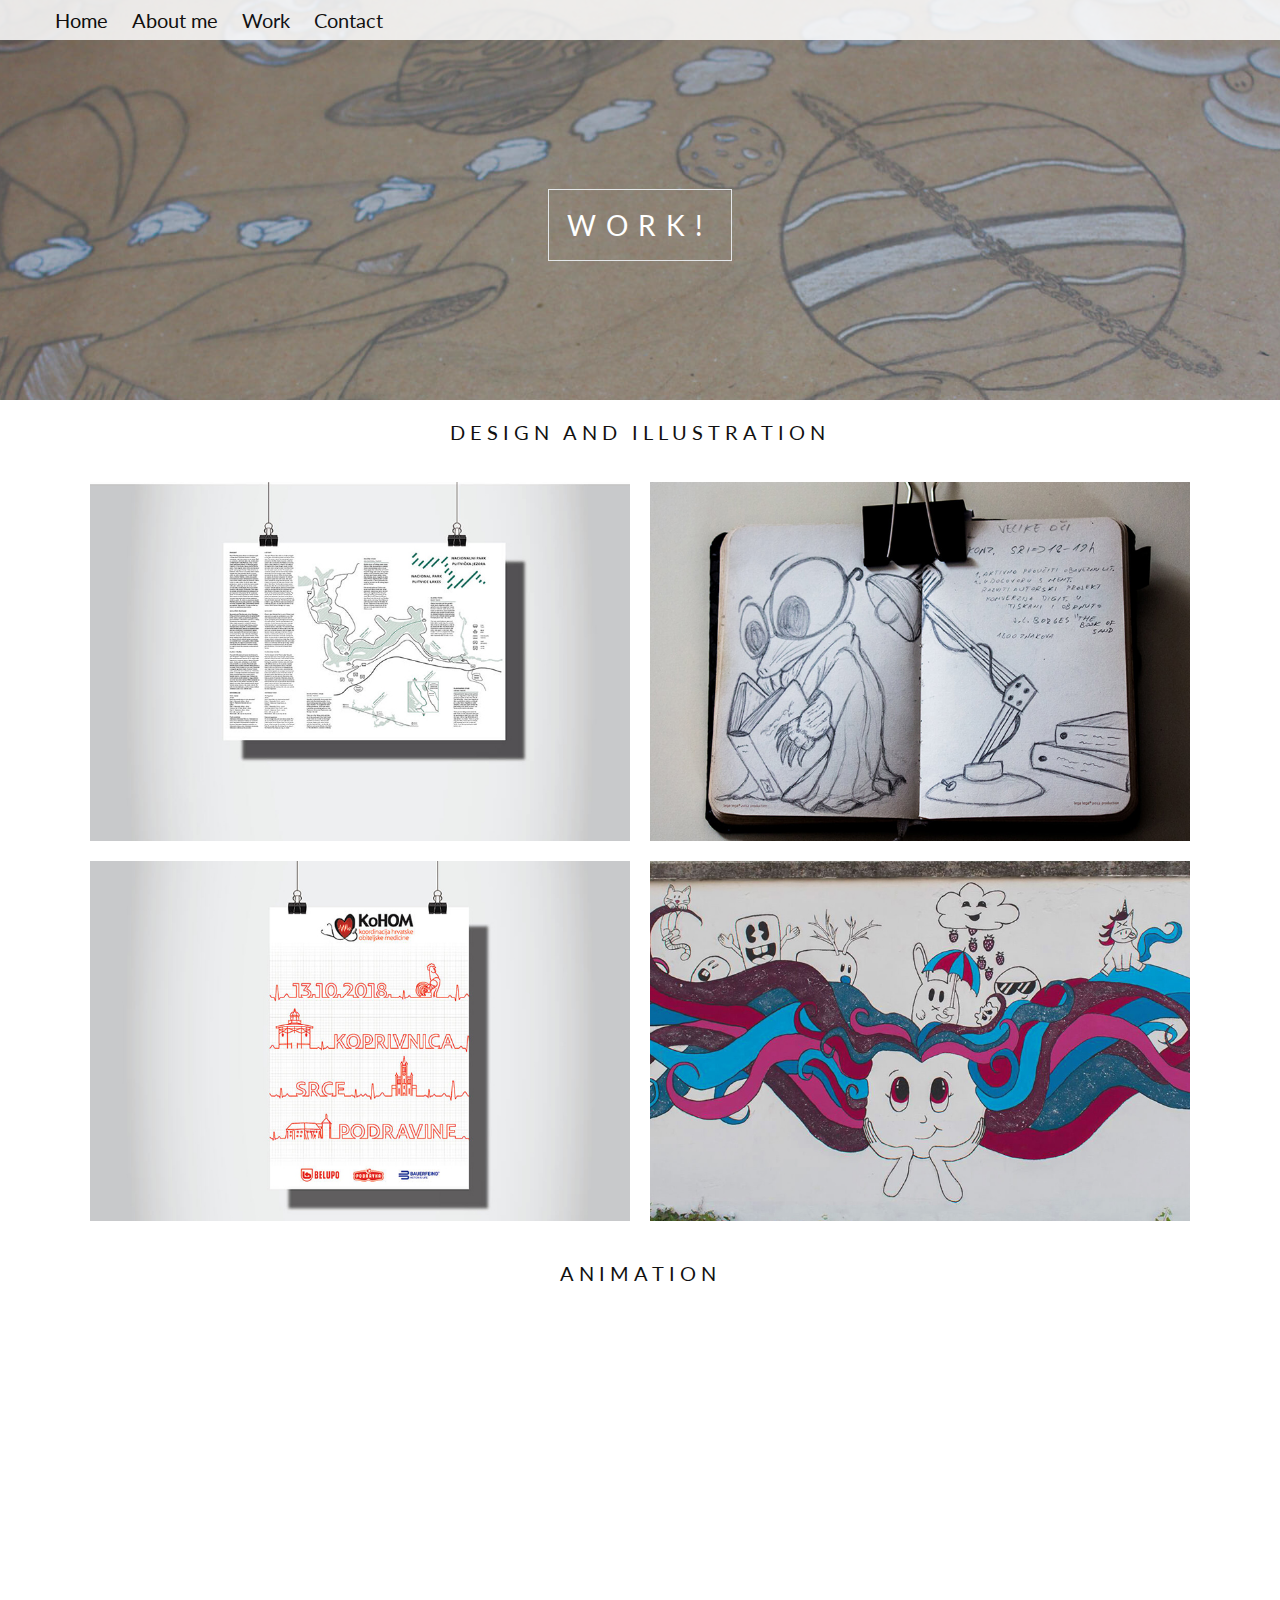
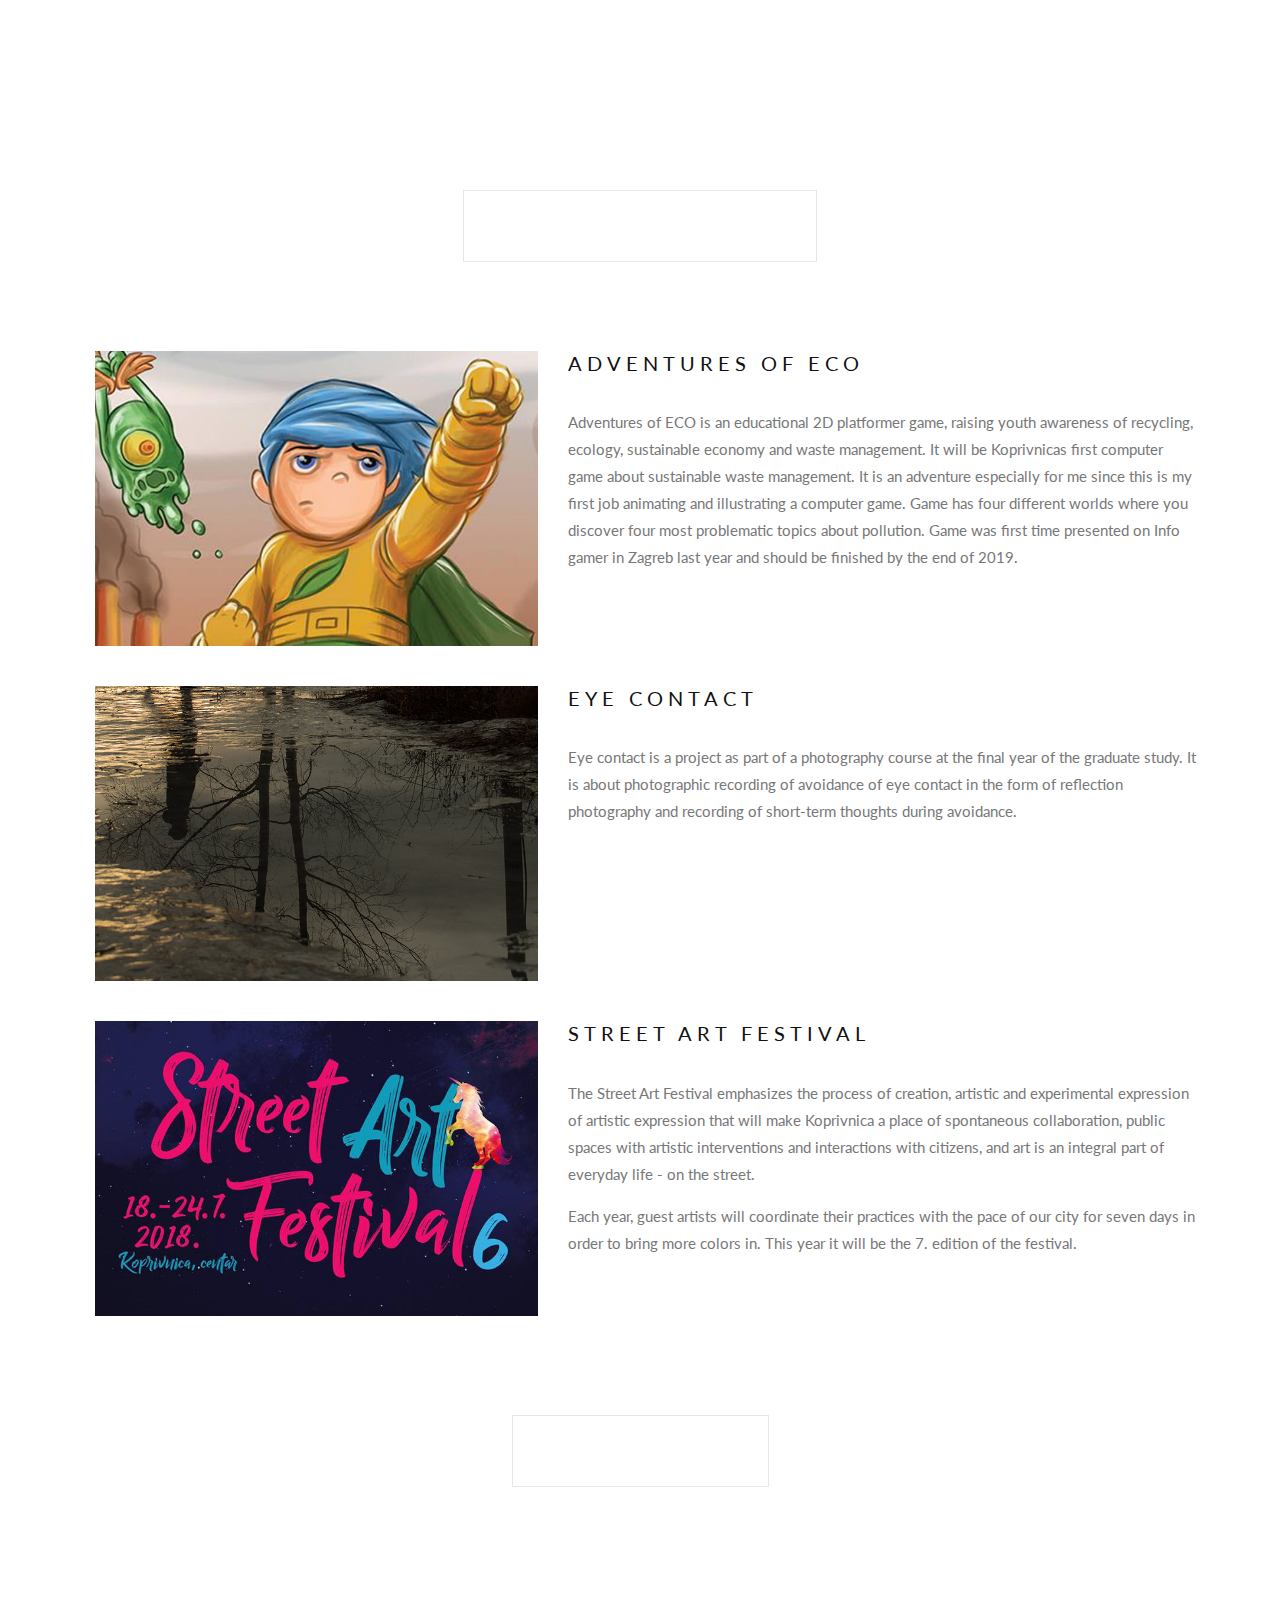
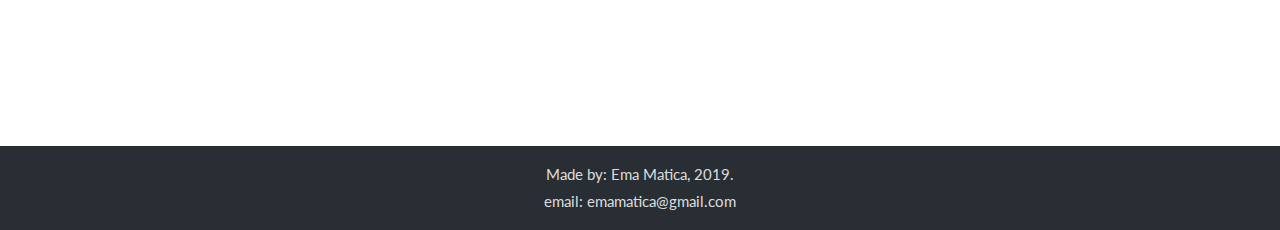
==== commit 2fc106e7: "Update moji_radovi.html" ====
--- a/moji_radovi.html
+++ b/moji_radovi.html
@@ -76,17 +76,15 @@
 
 
 		<!-- ************** Četvrta slika / početak ************** -->
-			<div class="col-12 col-md-6 slika">
+		<div class="col-12 col-md-6 slika">
 			<div class="maska">
 				<p>
 					<a href="slike/slika3_velika.jpg" data-lightbox="galerija" class="naziv-rada">Mural</a>
 				</p>
 			</div>
 			<img src="slike/slika3_mala.jpg" class="img-fluid">
-			</div>
-
-				<!-- ************** Četvrta slika / kraj ************** -->
-			</div>
+		</div>
+ </div>
 			<!-- ************** Galerija / kraj ************** -->
 
 			<!-- ************** Galerija / početak ************** -->
@@ -97,23 +95,25 @@
 				<div class="row">
 					<!-- ************** Prvi video / početak ************** -->
 					<div class="col-12 col-md-6">
-					<iframe src="https://player.vimeo.com/video/191952949" width="100%"  webkitallowfullscreen mozallowfullscreen allowfullscreen></iframe>
+						<div width="100%" controls>
+					<iframe src="https://player.vimeo.com/video/191952949" width="600" height="320" frameborder="0"  webkitallowfullscreen mozallowfullscreen allowfullscreen></iframe>
+				</div>
 					</div>
 					<!-- ************** Prvi video / kraj ************** -->
 
 					<!-- ************** Drugi video / početak ************** -->
 					<div class="col-12 col-md-6">
+						<div width="100%" controls>
 
 
-							<iframe src="https://player.vimeo.com/video/312368799" width="100%" webkitallowfullscreen mozallowfullscreen allowfullscreen></iframe>
+							<iframe src="https://player.vimeo.com/video/312368799" width="600" height="320" frameborder="0"  webkitallowfullscreen mozallowfullscreen allowfullscreen></iframe>
 
-
+						</div>
 					</div>
 					<!-- ************** Drugi video / kraj ************** -->
 				</div>
 			</div>
 			<!-- ************** Galerija / kraj ************** -->
-
 			<div class="bgimg-5">
 				<div class="caption4">
 				<span class="border">CURENT WORK</span>
@@ -166,7 +166,6 @@
 			  </div>
 			</div>
 
-
 			<!-- ************** Footer / početak ************** -->
 			<div style="position:relative;">
 				<div class="footer">
--- a/style.css
+++ b/style.css
@@ -68,7 +68,7 @@
 	}
 }
 
-.bgimg-1, .bgimg-2, .bgimg-3, .bgimg-4 {
+.bgimg-1, .bgimg-2, .bgimg-3, .bgimg-4, .bgimg-5 {
   position: relative;
   opacity: 0.8;
   background-attachment: fixed;
@@ -91,6 +91,10 @@
 .bgimg-4 {
   background-image: url("slike/naslovna31.jpg");
   min-height: 200px;
+}
+.bgimg-5 {
+  background-image: url("slike/naslovna31.jpg");
+  min-height: 300px;
 }
 
 .caption {
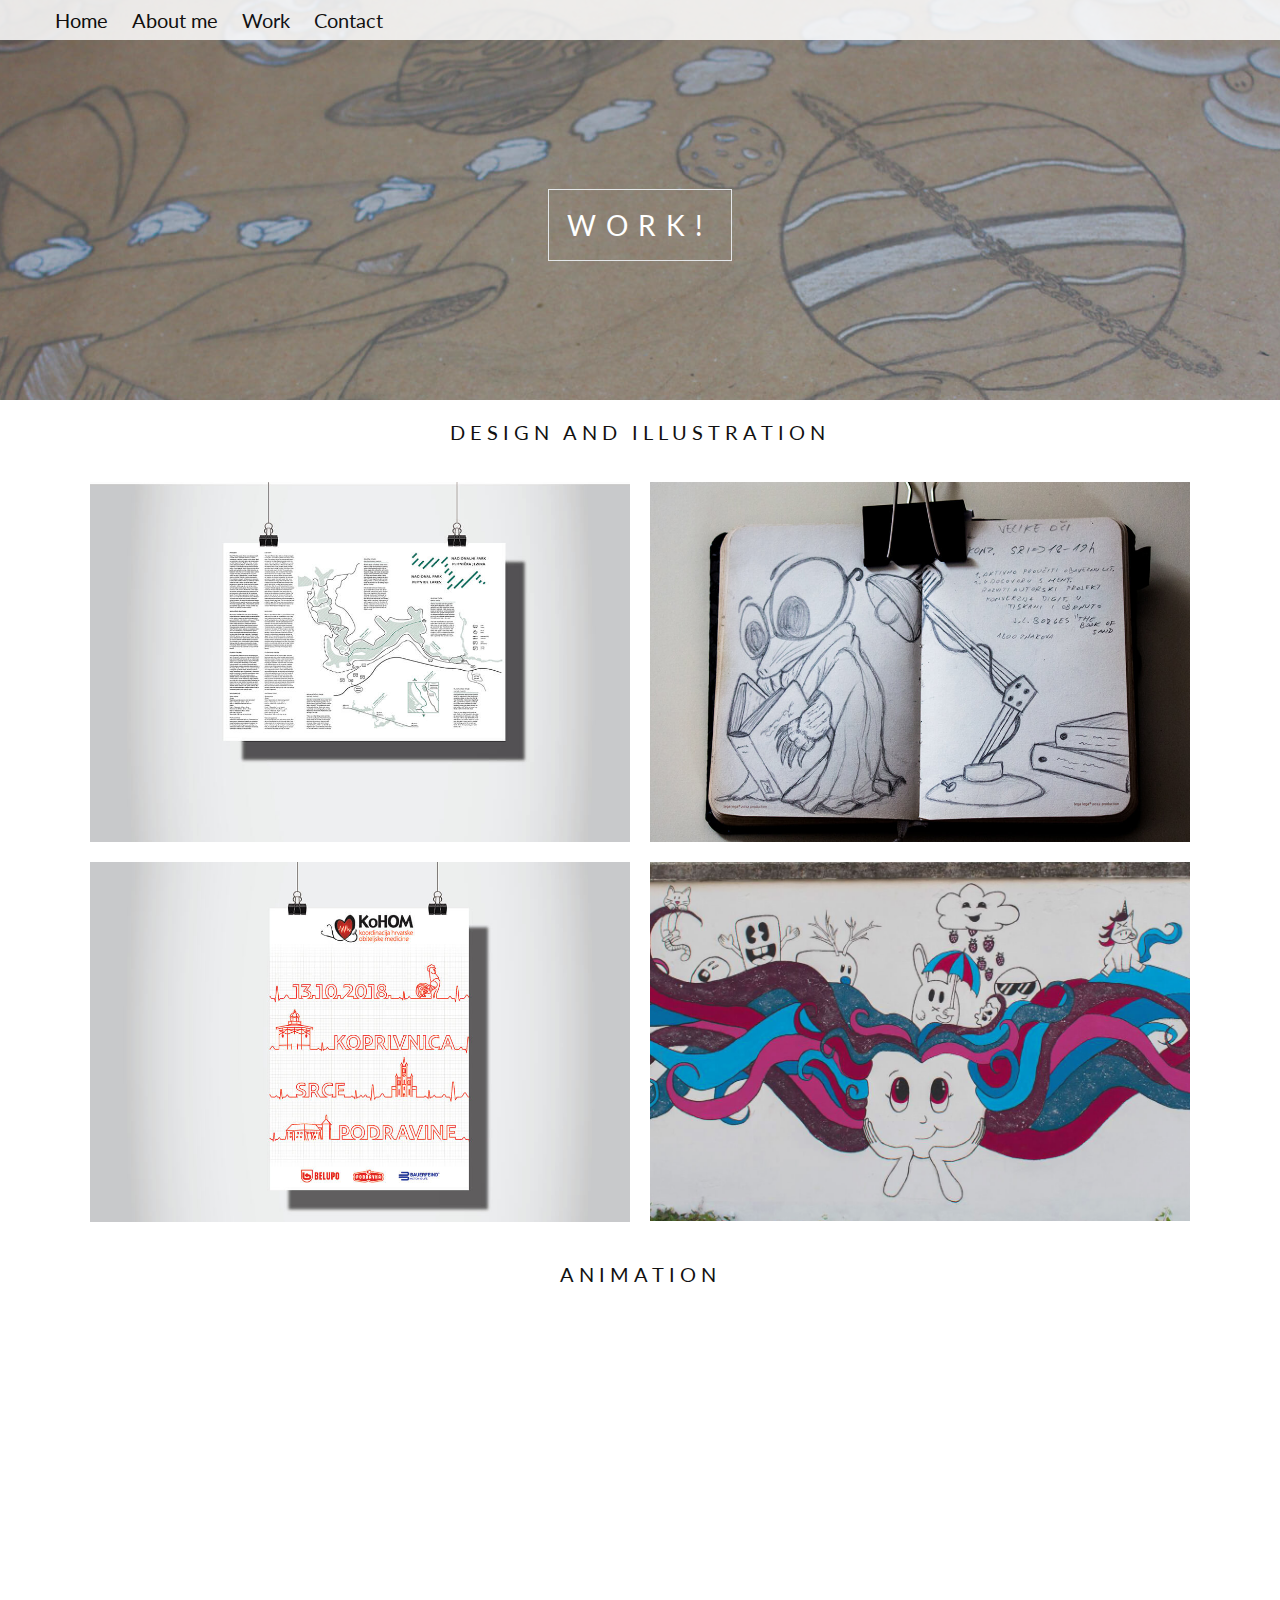
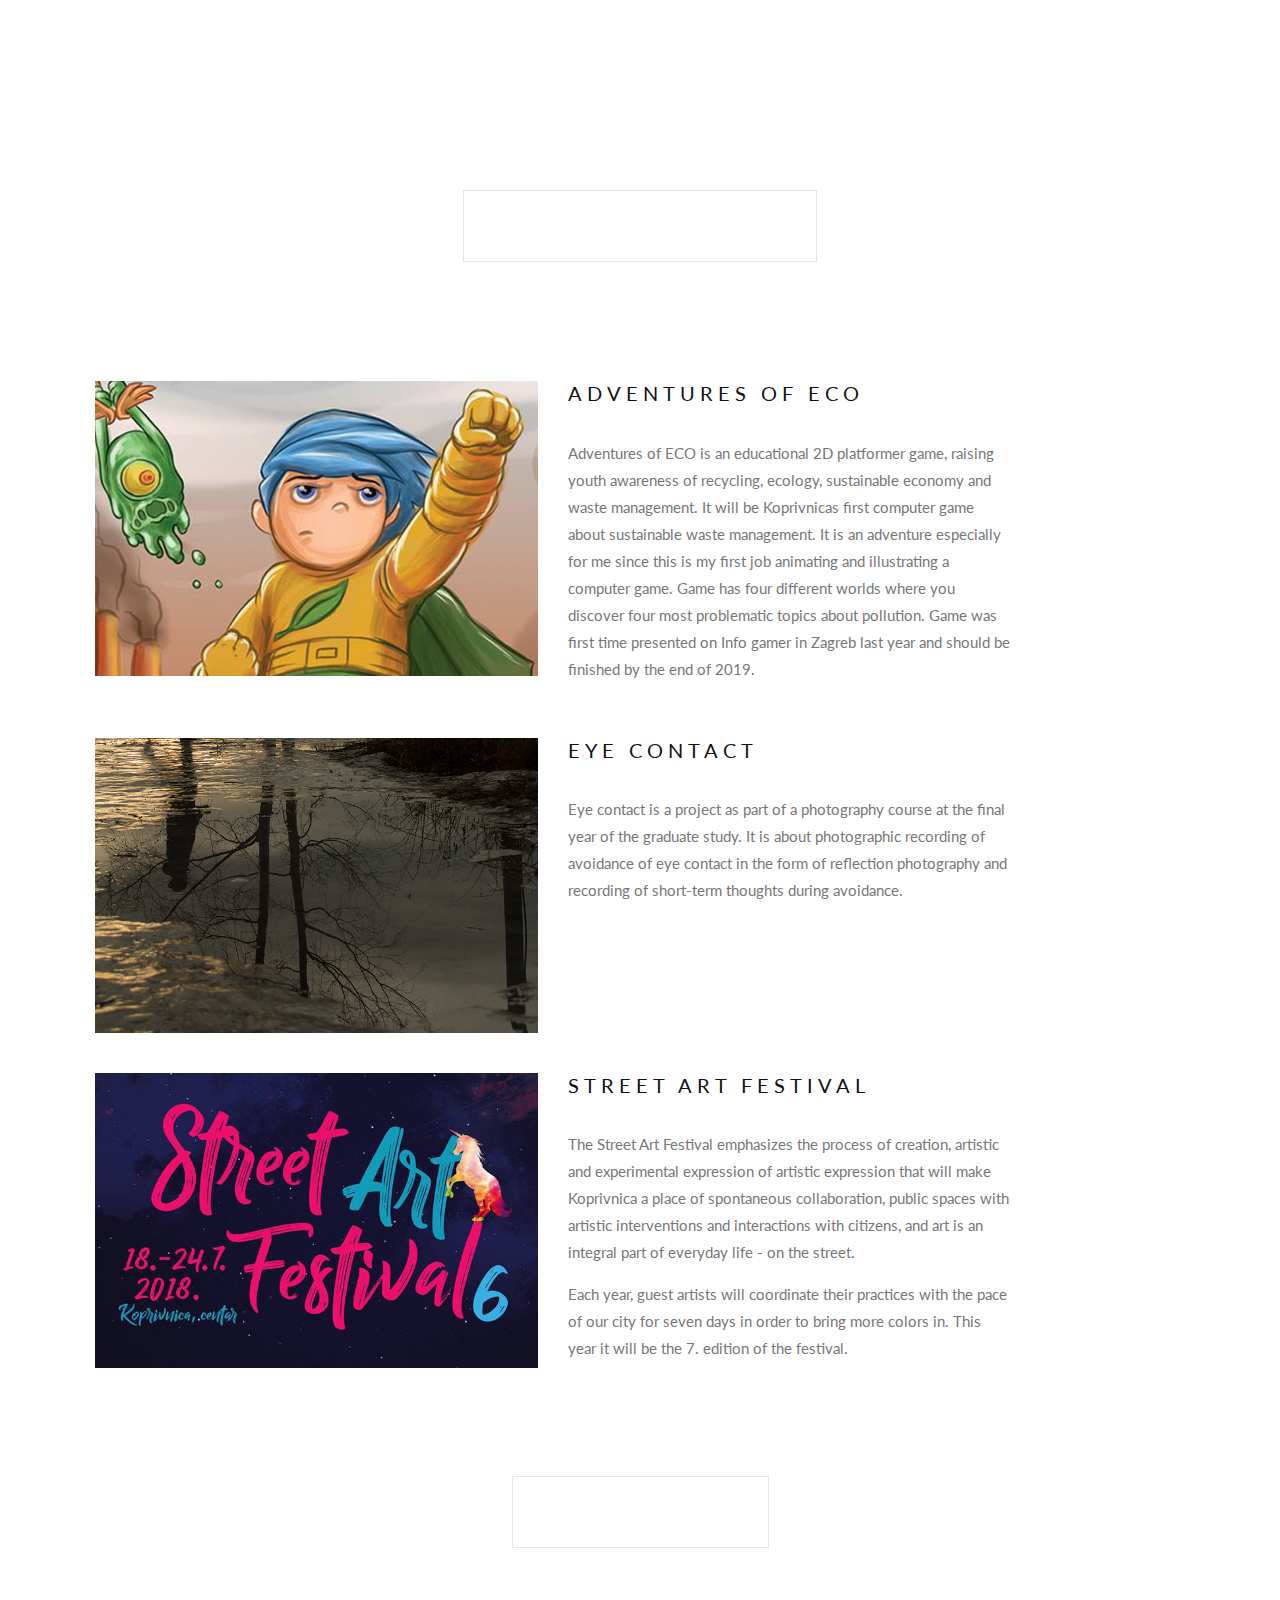
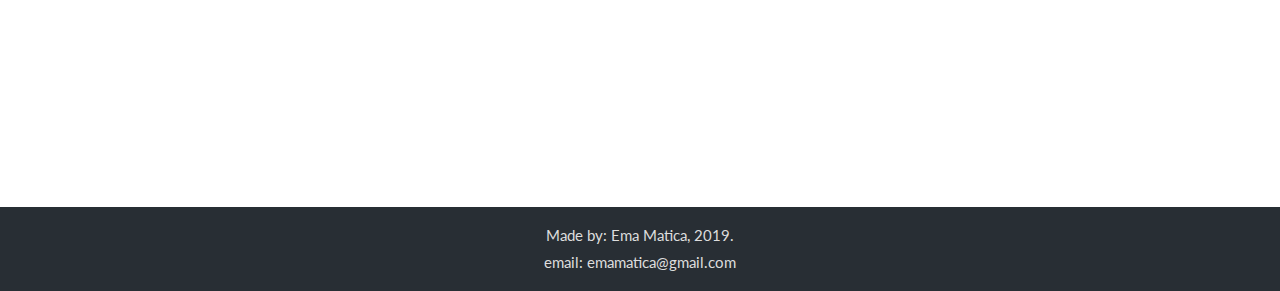
==== commit 0377a08d: "Update moji_radovi.html" ====
--- a/moji_radovi.html
+++ b/moji_radovi.html
@@ -47,7 +47,7 @@
 							<a href="slike/slika6_velika.jpg" data-lightbox="galerija" class="naziv-rada">Info poster National Park Plitvice Lakes</a>
 						</p>
 					</div>
-					<img src="slike/slika6_mala.jpg" class="img-fluid">
+					<img src="slike/slika6_velika.jpg" class="img-fluid">
 				</div>
 
 		<!-- ************** Prva slika / kraj ************** -->
@@ -59,7 +59,7 @@
 				 <a href="slike/slika2_velika.jpg" data-lightbox="galerija" class="naziv-rada">30 Minuts</a>
 			 </p>
 		 </div>
-		 <img src="slike/slika2_mala.jpg" class="img-fluid">
+		 <img src="slike/slika2_velika.jpg" class="img-fluid">
 	 </div>
 		<!-- ************** Druga slika / kraj ************** -->
 
@@ -70,7 +70,7 @@
 				 <a href="slike/slika4_velika.jpg" data-lightbox="galerija" class="naziv-rada">Poster for the council of KoHOM</a>
 			 </p>
 		 </div>
-		 <img src="slike/slika4_mala.jpg" class="img-fluid">
+		 <img src="slike/slika4_velika.jpg" class="img-fluid">
 	 </div>
 		<!-- ************** Treća slika / kraj ************** -->
 
@@ -82,7 +82,7 @@
 					<a href="slike/slika3_velika.jpg" data-lightbox="galerija" class="naziv-rada">Mural</a>
 				</p>
 			</div>
-			<img src="slike/slika3_mala.jpg" class="img-fluid">
+			<img src="slike/slika3_velika.jpg" class="img-fluid">
 		</div>
  </div>
 			<!-- ************** Galerija / kraj ************** -->
@@ -131,7 +131,7 @@
 						<div class="col-md-7">
 							<h3>Adventures of Eco</h3>
 							<br>
-							<p>Adventures of ECO is an educational 2D platformer game, raising youth awareness of recycling, ecology, sustainable economy and waste management. It will be Koprivnicas first  computer game about sustainable waste management. It is an adventure especially for me since this is my first job animating and illustrating a computer game. Game has four different worlds where you discover four most problematic topics about pollution. Game was first time presented on Info gamer in Zagreb last year and should be finished by the end of 2019.</p>
+							<p style="width: 70%;">Adventures of ECO is an educational 2D platformer game, raising youth awareness of recycling, ecology, sustainable economy and waste management. It will be Koprivnicas first  computer game about sustainable waste management. It is an adventure especially for me since this is my first job animating and illustrating a computer game. Game has four different worlds where you discover four most problematic topics about pollution. Game was first time presented on Info gamer in Zagreb last year and should be finished by the end of 2019.</p>
 						</div>
 					</div>
 					<div class="row clanak mt-60">
@@ -141,7 +141,7 @@
 						<div class="col-md-7">
 							<h3>Eye contact</h3>
 							<br>
-							<p>Eye contact is a project as part of a photography course at the final year of the graduate study. It is about photographic recording of avoidance of eye contact in the form of reflection photography and recording of short-term thoughts during avoidance.</p>
+							<p style="width: 70%;">Eye contact is a project as part of a photography course at the final year of the graduate study. It is about photographic recording of avoidance of eye contact in the form of reflection photography and recording of short-term thoughts during avoidance.</p>
 
 						</div>
 					</div>
@@ -152,8 +152,8 @@
 						<div class="col-md-7">
 							<h3>Street art festival</h3>
 							<br>
-							<p>The Street Art Festival emphasizes the process of creation, artistic and experimental expression of artistic expression that will make Koprivnica a place of spontaneous collaboration, public spaces with artistic interventions and interactions with citizens, and art is an integral part of everyday life - on the street.</p>
-							<p>Each year, guest artists will coordinate their practices with the pace of our city for seven days in order to bring more colors in. This year it will be the 7. edition of the festival.</p>
+							<p style="width: 70%;">The Street Art Festival emphasizes the process of creation, artistic and experimental expression of artistic expression that will make Koprivnica a place of spontaneous collaboration, public spaces with artistic interventions and interactions with citizens, and art is an integral part of everyday life - on the street.</p>
+							<p style="width: 70%;">Each year, guest artists will coordinate their practices with the pace of our city for seven days in order to bring more colors in. This year it will be the 7. edition of the festival.</p>
 						</div>
 					</div>
 				</div>
--- a/style.css
+++ b/style.css
@@ -93,7 +93,7 @@
   min-height: 200px;
 }
 .bgimg-5 {
-  background-image: url("slike/naslovna31.jpg");
+  background-image: url("slike/naslovna4.jpg");
   min-height: 300px;
 }
 
@@ -239,6 +239,7 @@
   margin-left: 80px;
   margin-right: 80px;
   margin-bottom: 30px;
+  margin-top: 30px;
 }
 .clanci h1 {
 	text-transform: uppercase;
@@ -391,6 +392,8 @@
     color: #000;
   }
 
+
+
 /* Turn off parallax scrolling for tablets and phones */
 @media only screen and (max-device-width: 1024px) {
   .bgimg-1, .bgimg-2, .bgimg-3 {
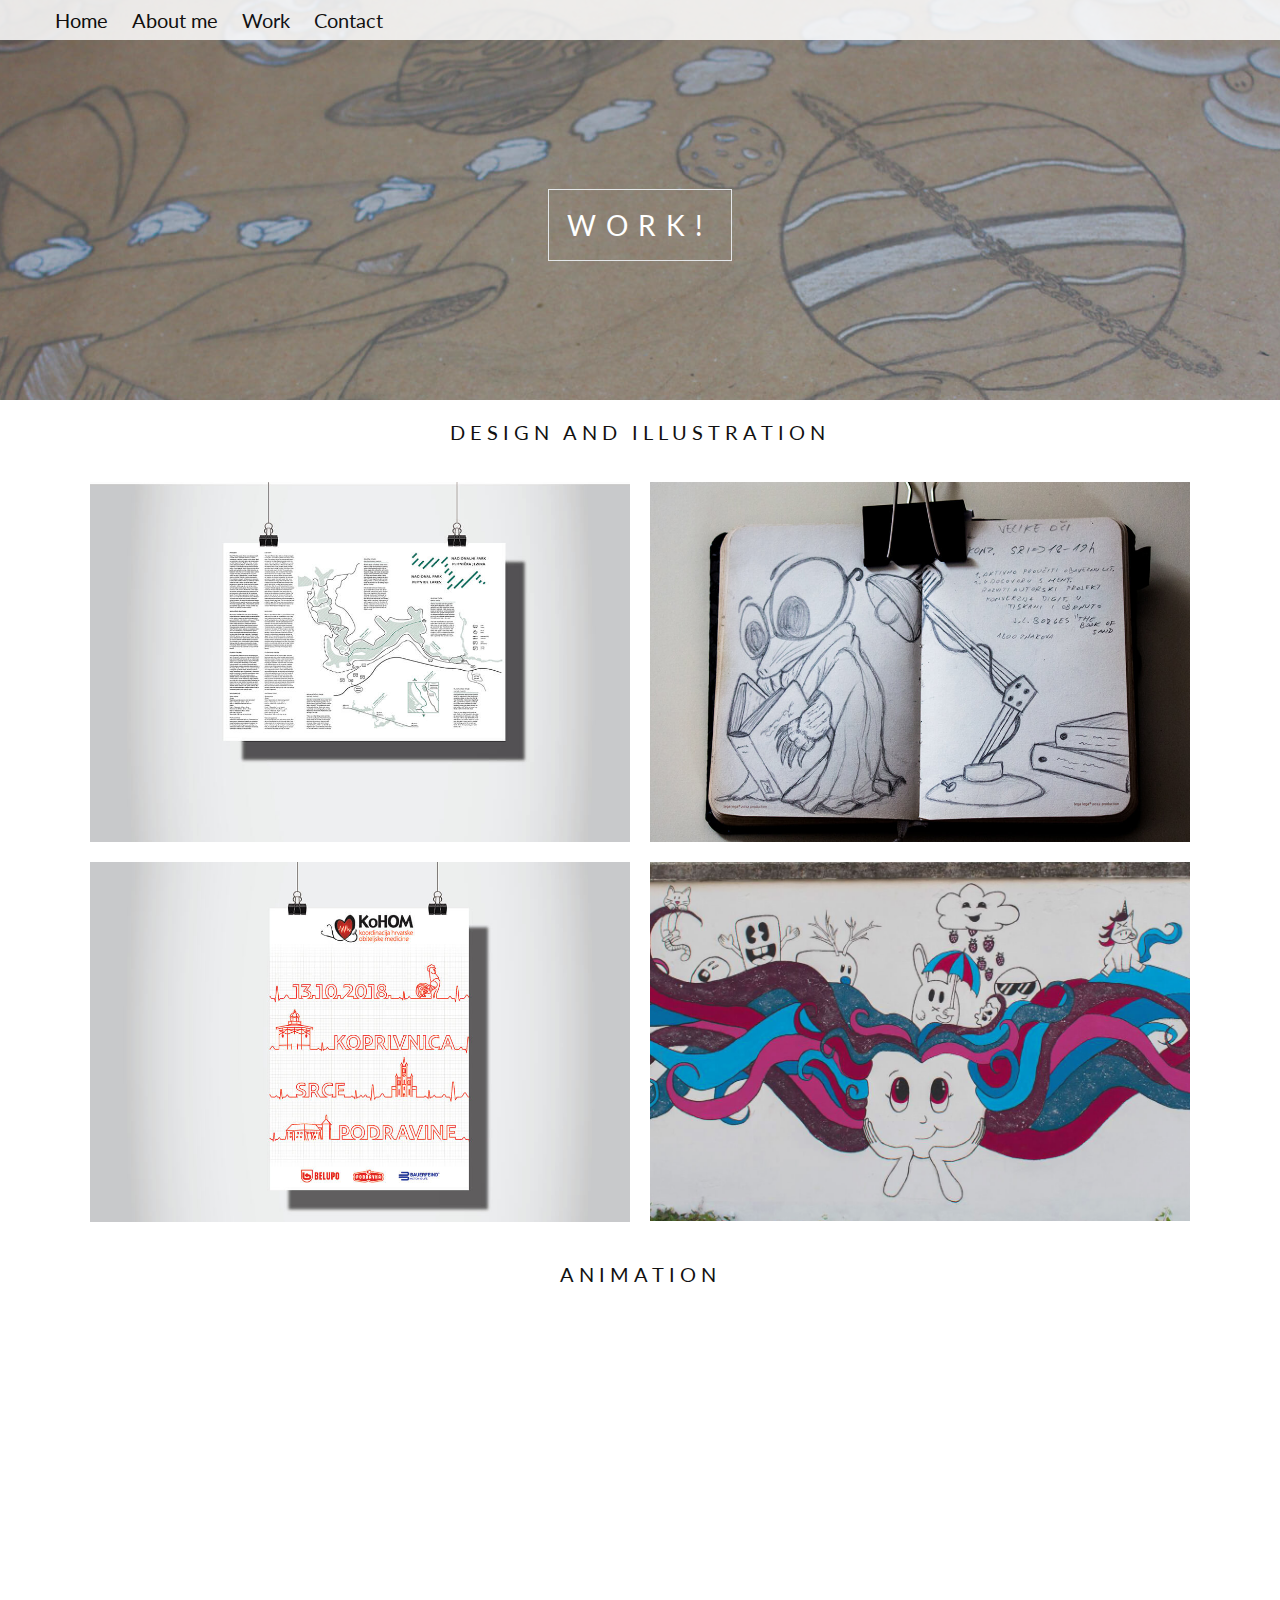
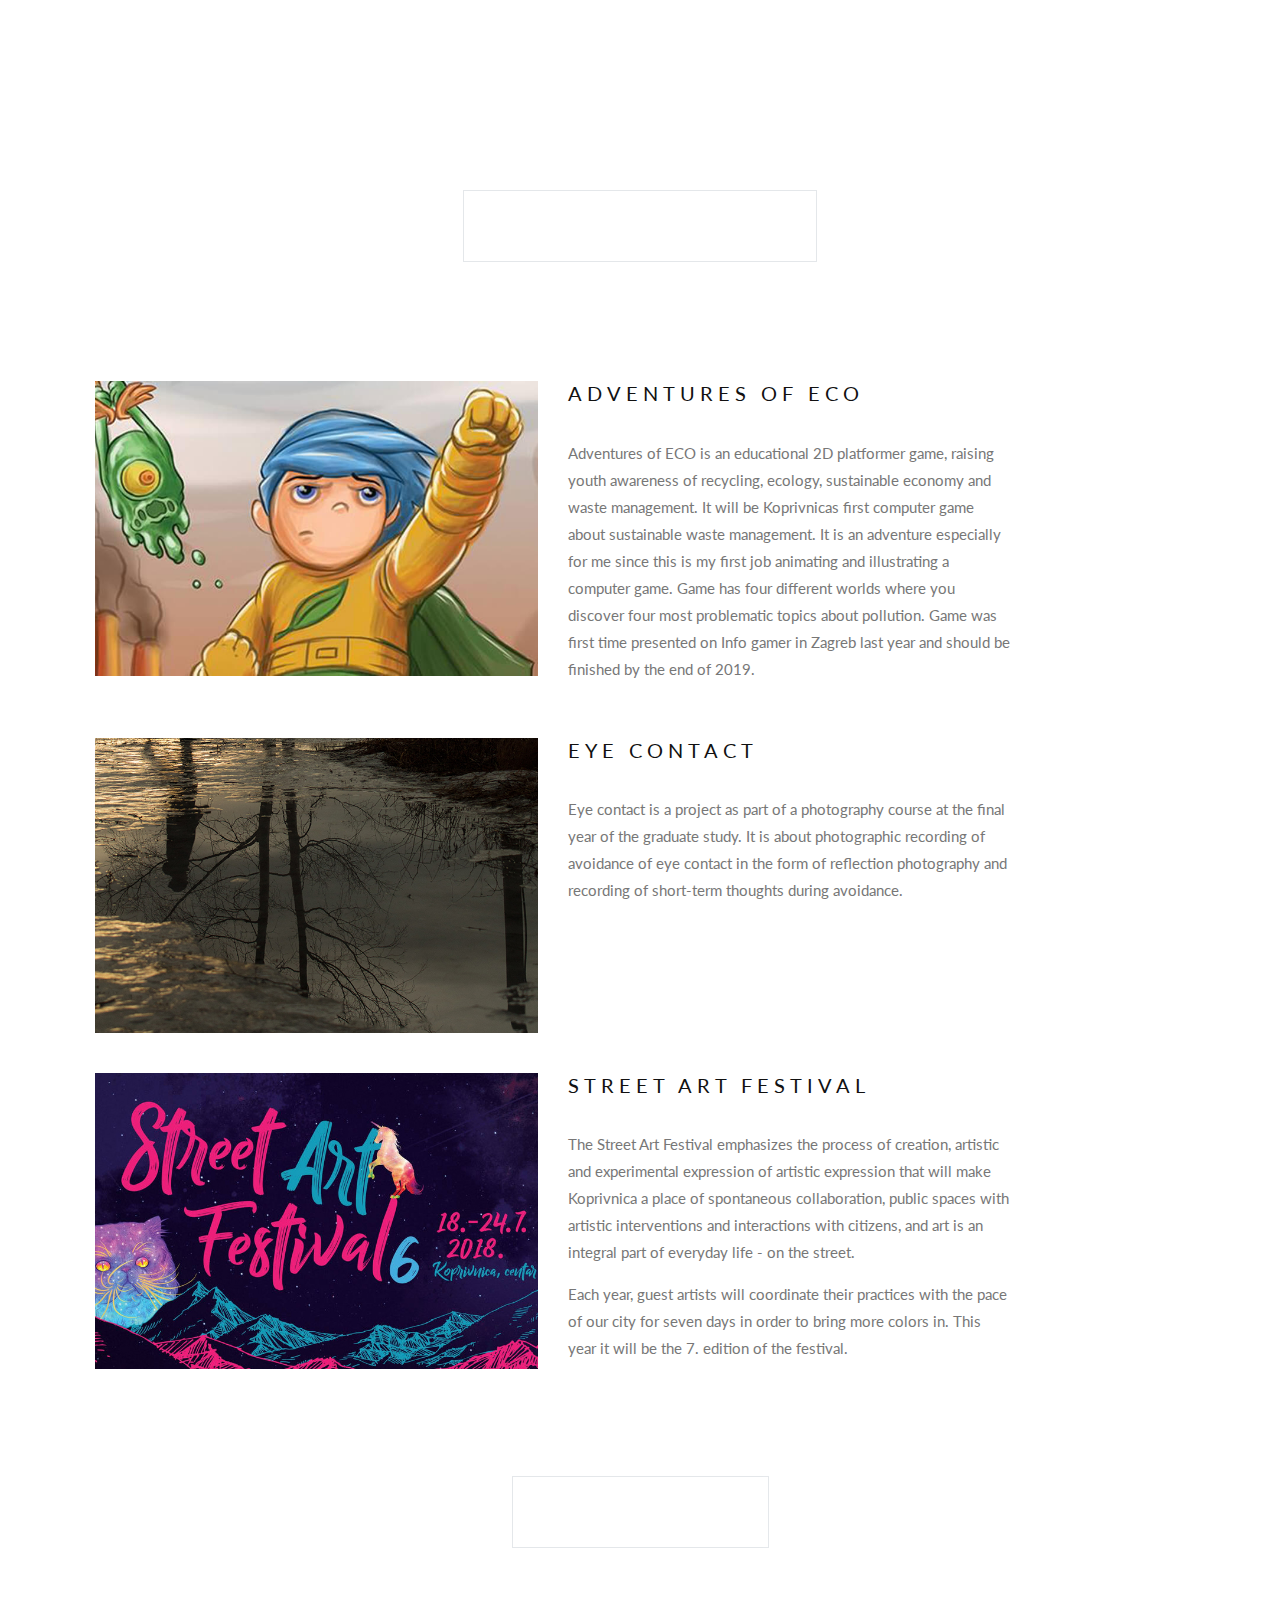
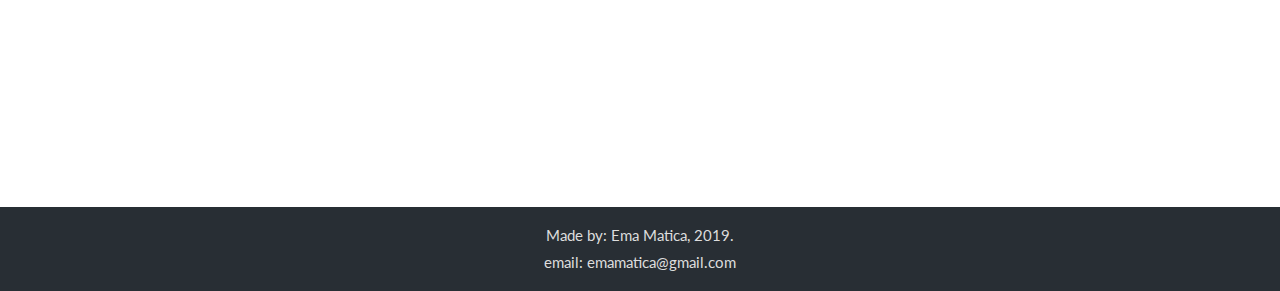
==== commit 172b13d1: "Update moji_radovi.html" ====
--- a/moji_radovi.html
+++ b/moji_radovi.html
@@ -56,7 +56,7 @@
 			 <div class="col-12 col-md-6 slika">
 		 <div class="maska">
 			 <p>
-				 <a href="slike/slika2_velika.jpg" data-lightbox="galerija" class="naziv-rada">30 Minuts</a>
+				 <a href="slike/slika2_velika.jpg" data-lightbox="galerija" class="naziv-rada">30 Minutes</a>
 			 </p>
 		 </div>
 		 <img src="slike/slika2_velika.jpg" class="img-fluid">
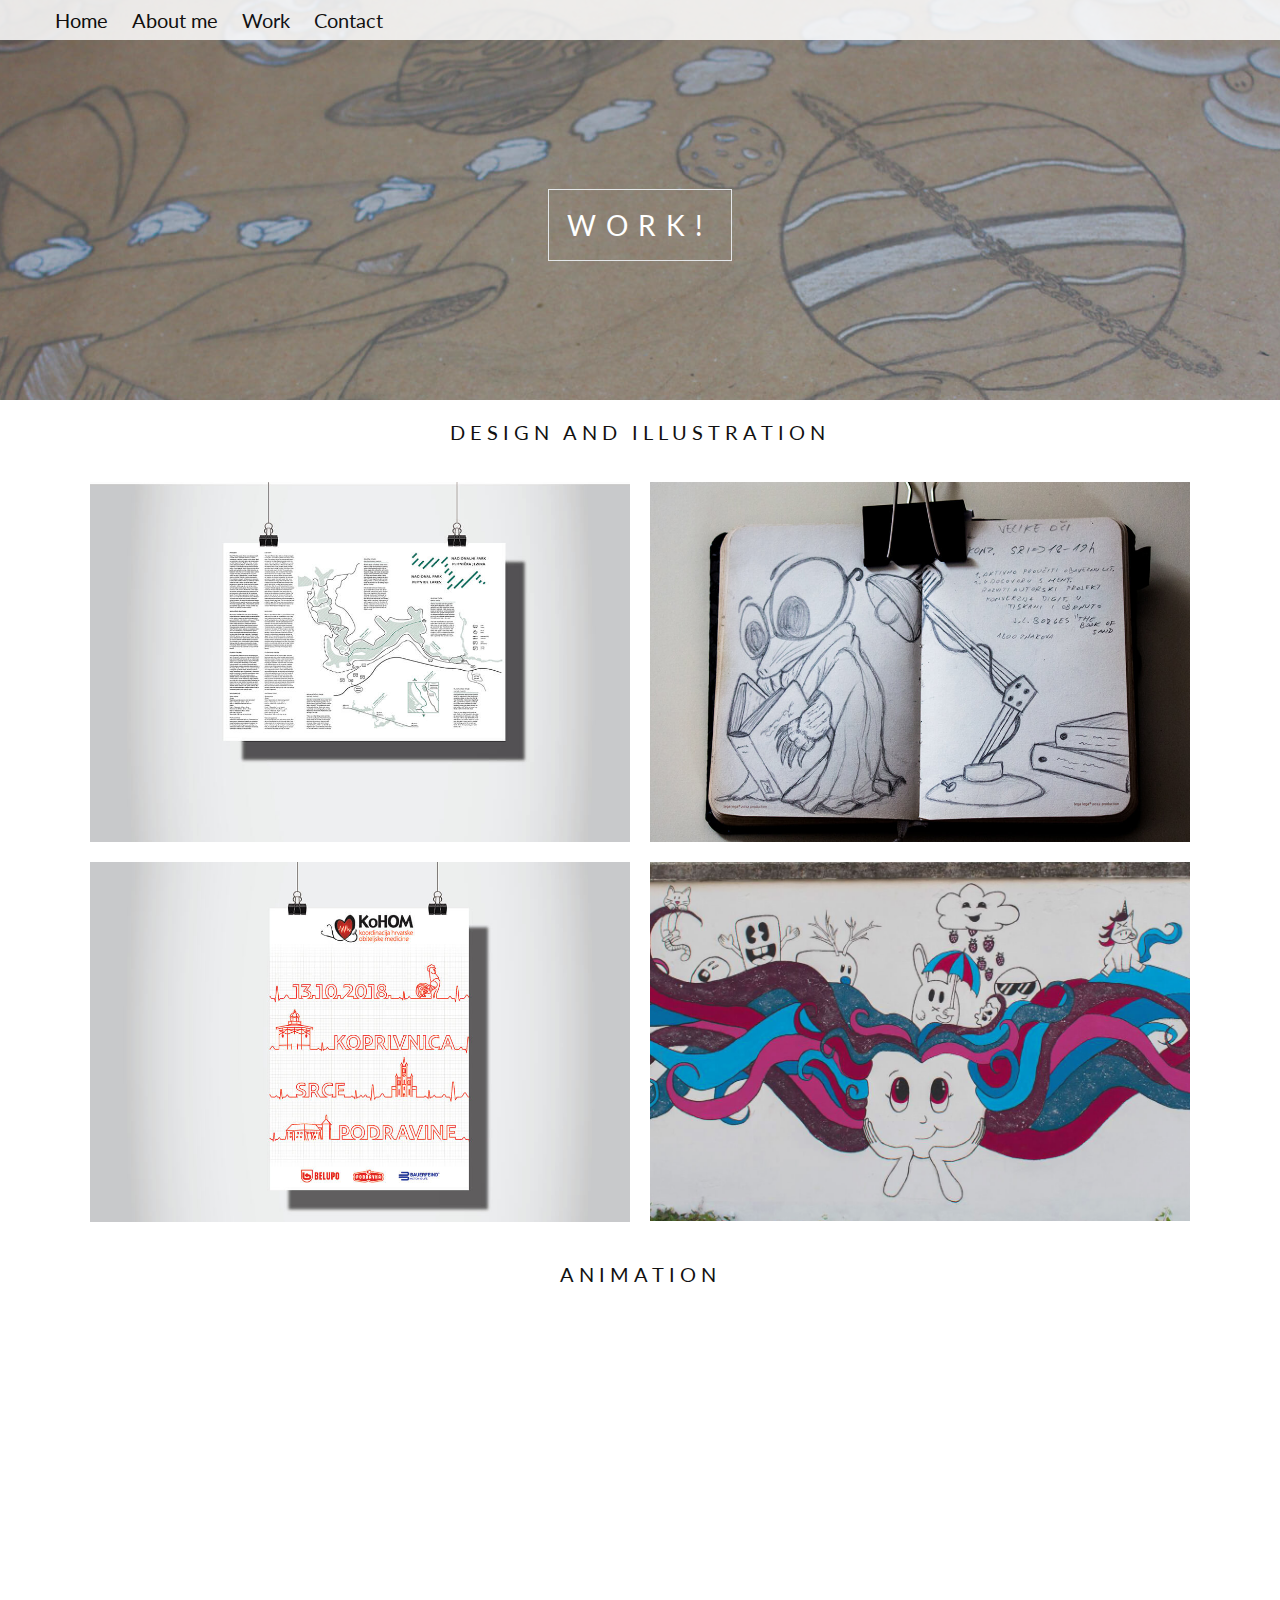
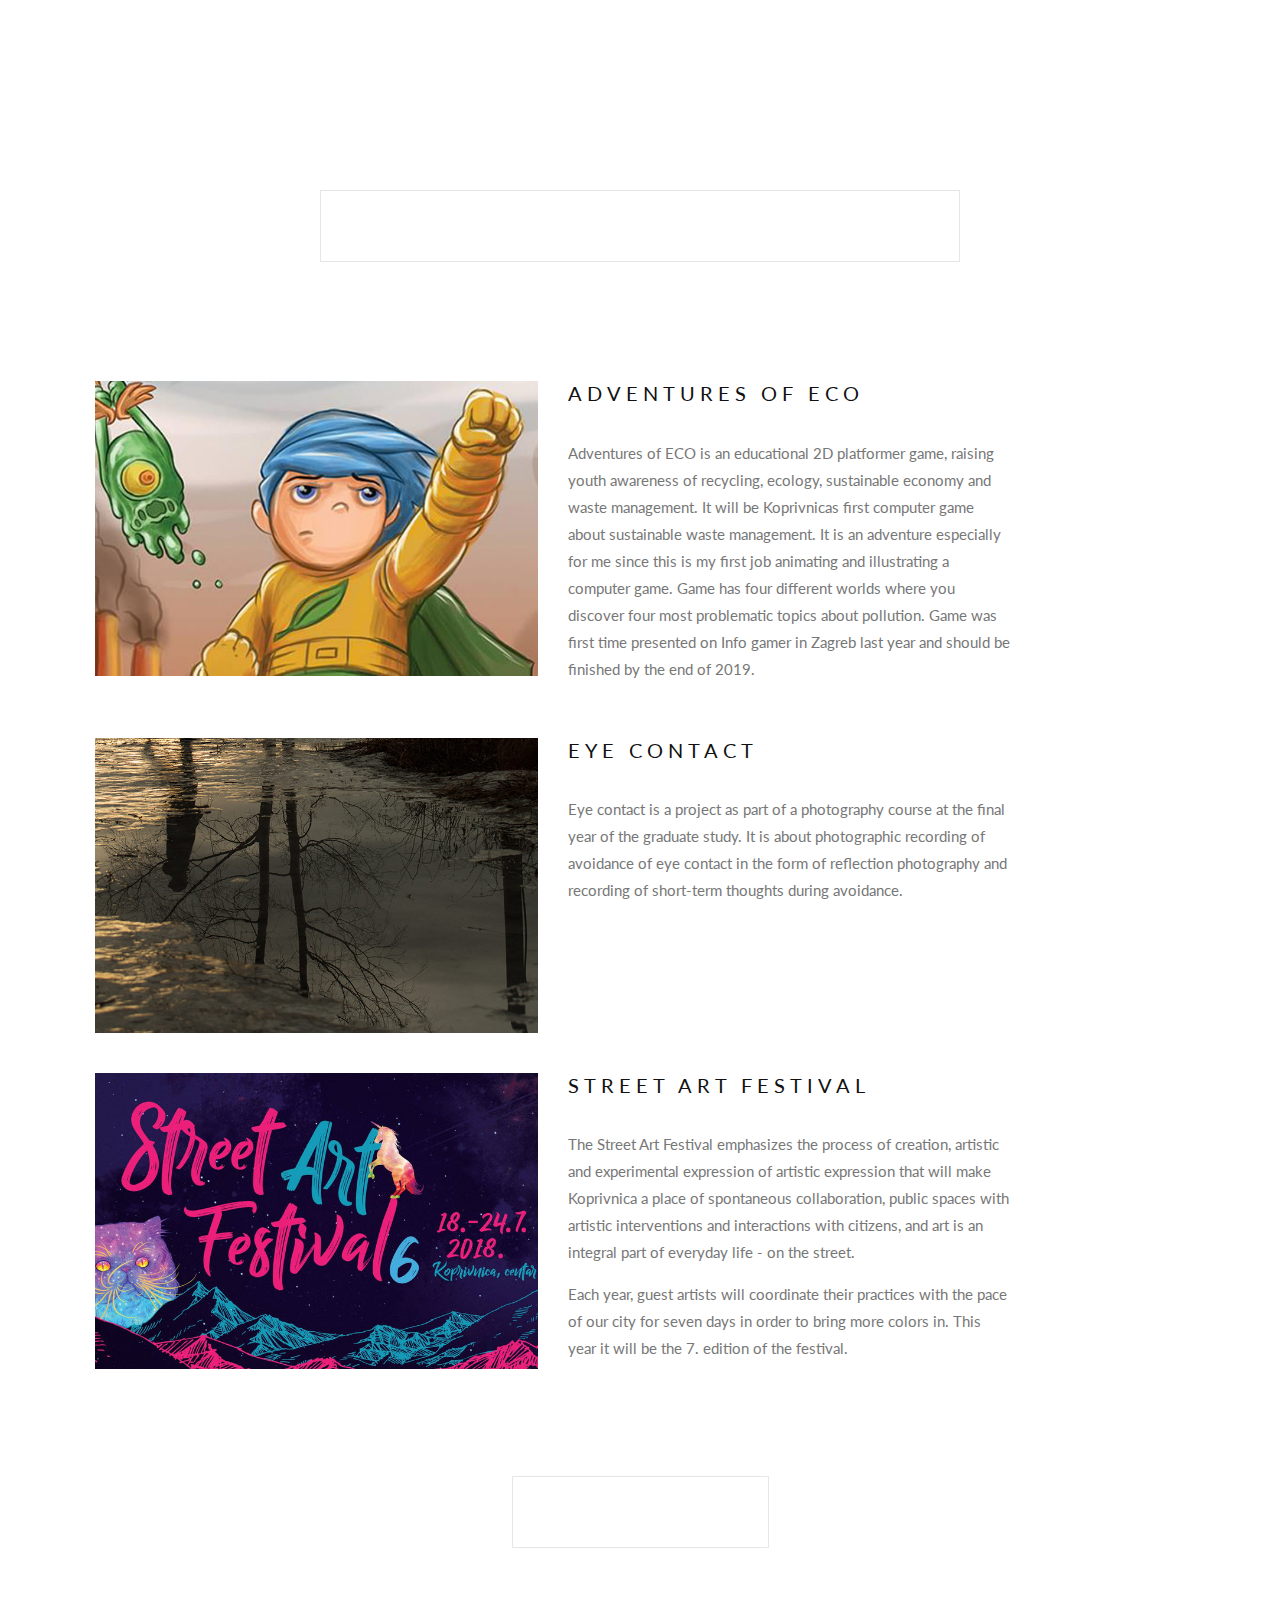
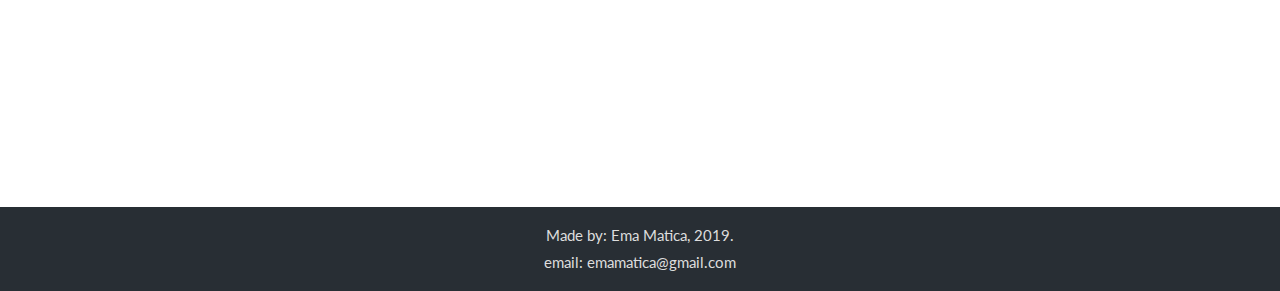
==== commit cd52e979: "Update moji_radovi.html" ====
--- a/moji_radovi.html
+++ b/moji_radovi.html
@@ -116,7 +116,7 @@
 			<!-- ************** Galerija / kraj ************** -->
 			<div class="bgimg-5">
 				<div class="caption4">
-				<span class="border">CURENT WORK</span>
+				<span class="border">CURRENTLY WORKING ON...</span>
 				</div>
 			</div>
 
